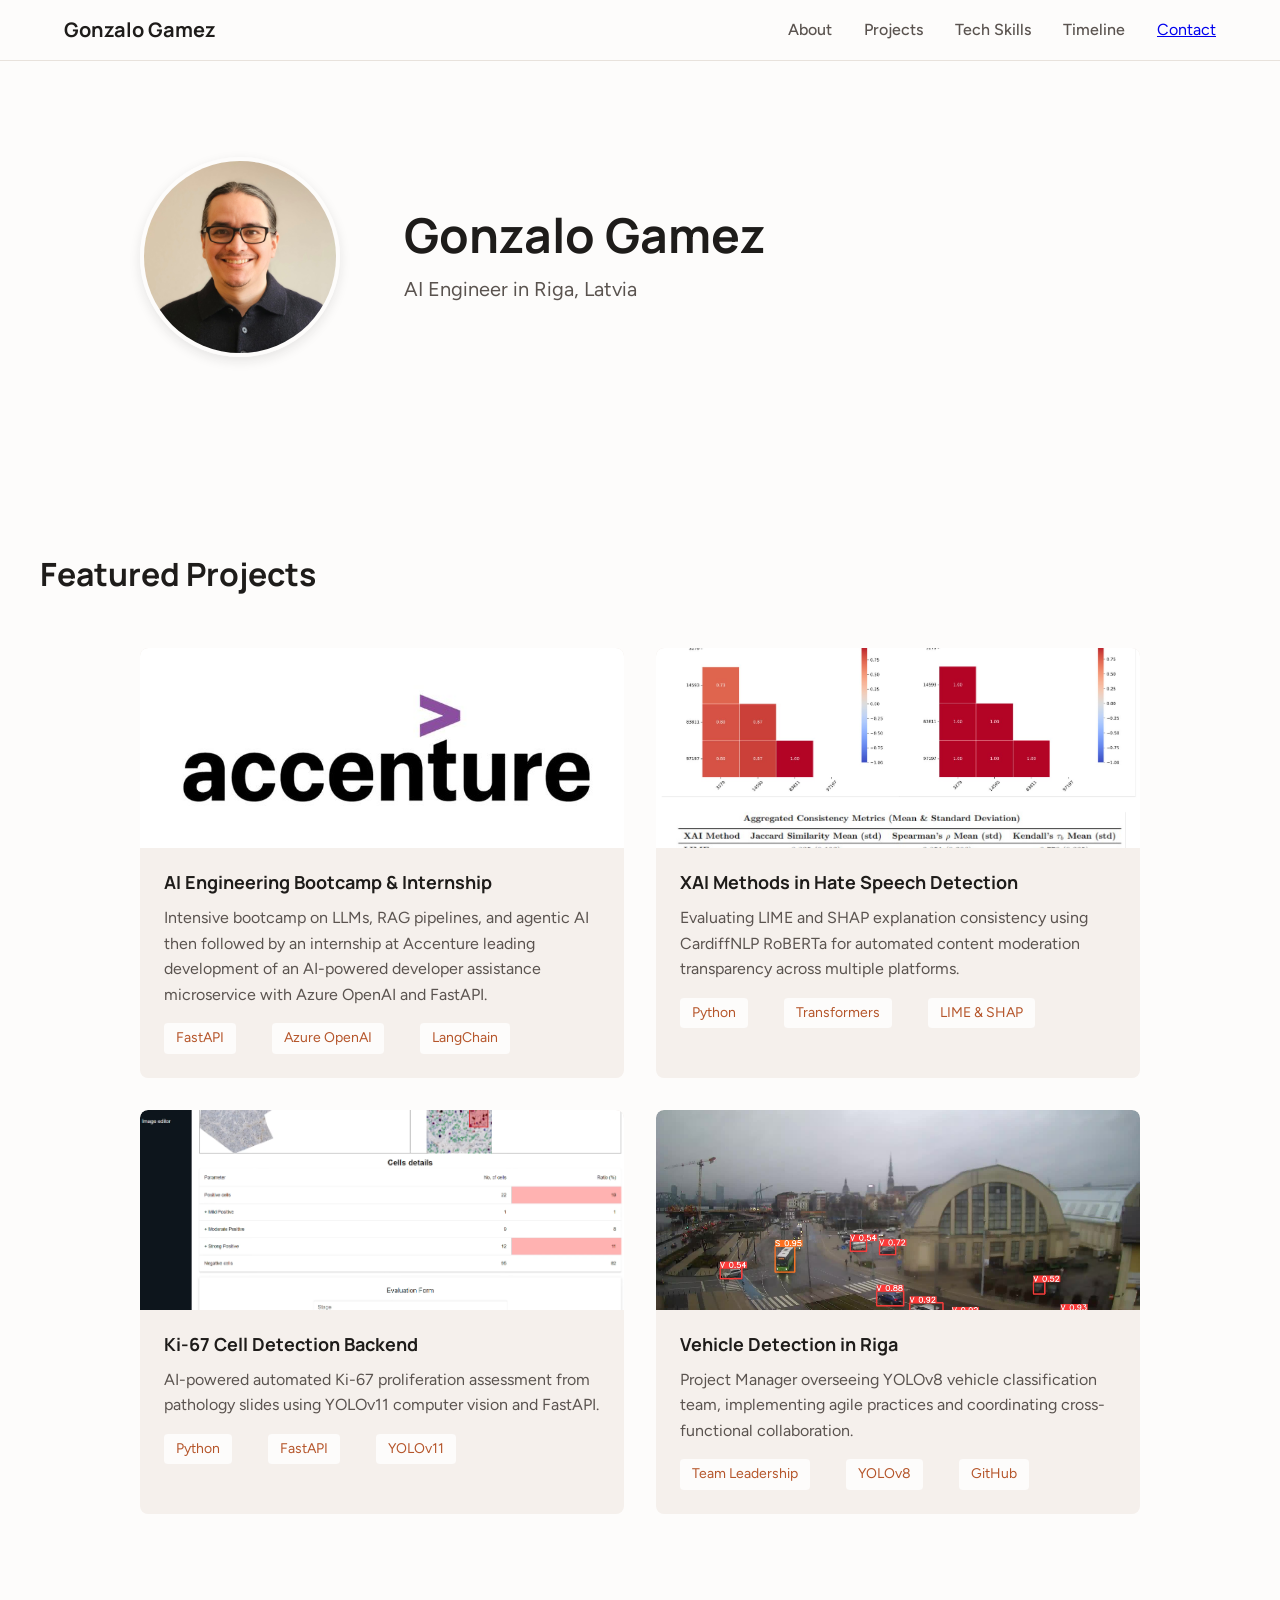
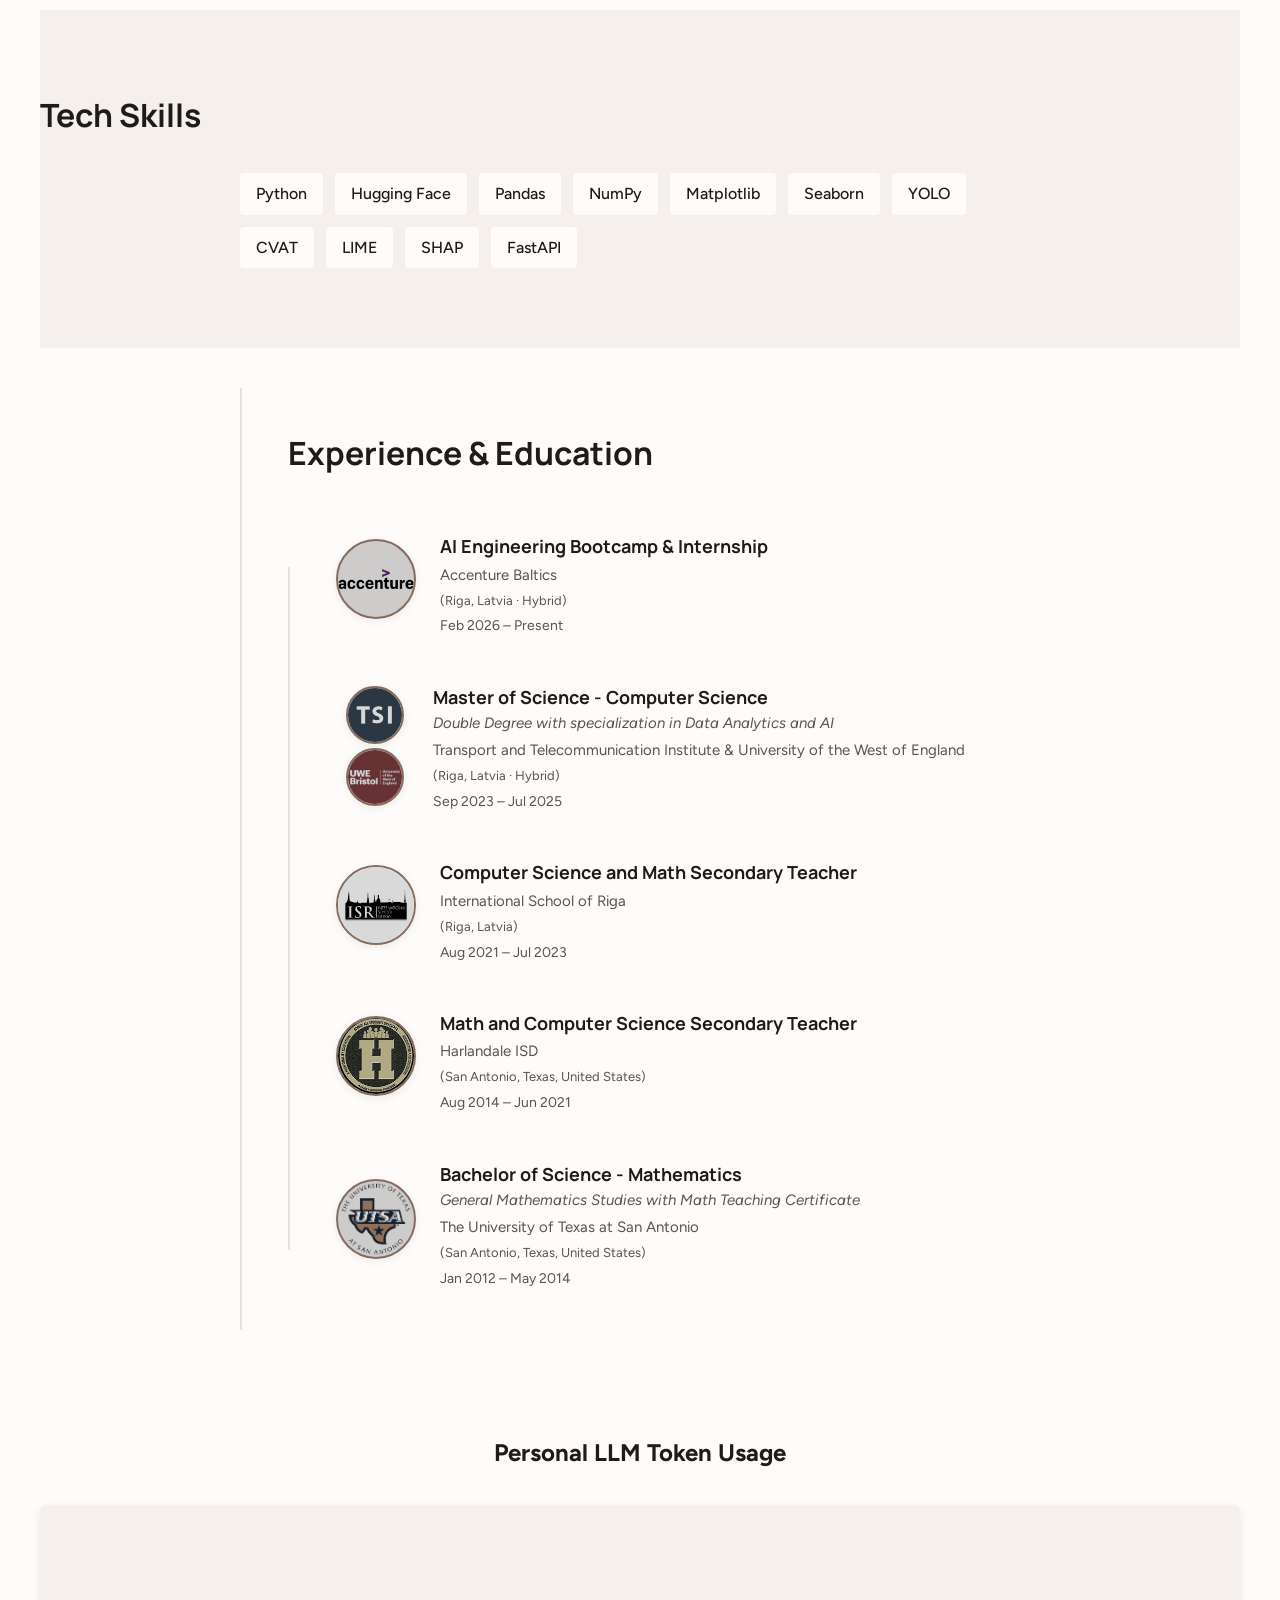
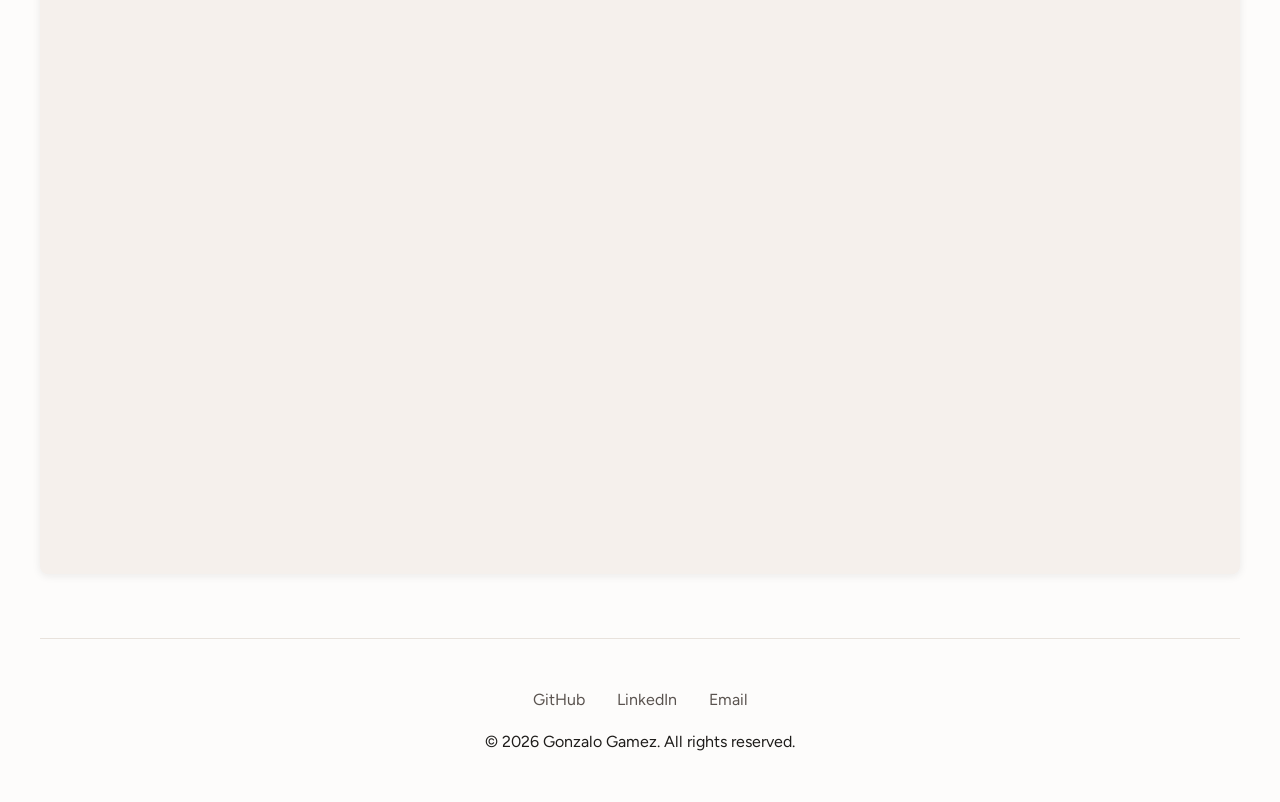
==== index.html @ 67329c47 "fix: images show" ====
<!DOCTYPE html>
<html lang="en">
<head>
    <meta charset="UTF-8">
    <link rel="preload" as="style" href="https://fonts.googleapis.com/css2?family=Figtree:wght@400;500;700&family=Manrope:wght@500;600;700;800&display=swap" crossorigin="anonymous">
    <link rel="stylesheet" href="https://fonts.googleapis.com/css2?family=Figtree:wght@400;500;700&family=Manrope:wght@500;600;700;800&display=swap" media="print" onload="this.media='all'" crossorigin="anonymous">
    <noscript><link rel="stylesheet" href="https://fonts.googleapis.com/css2?family=Figtree:wght@400;500;700&family=Manrope:wght@500;600;700;800&display=swap"></noscript>
    <meta name="viewport" content="width=device-width, initial-scale=1.0">
    <title>Gonzalo Gamez - AI Engineer</title>
    <meta name="description" content="Gonzalo Gamez - AI Engineer portfolio showcasing projects in explainable AI, computer vision for healthcare, and vehicle detection. Based in Riga, Latvia.">
    <link rel="stylesheet" href="css/styles.css">
</head>
<body>
    <a href="#main-content" class="skip-link">Skip to content</a>
    <header class="header">
        <nav class="nav container" aria-label="Primary">
            <a href="index.html" class="logo">Gonzalo Gamez</a>
            <button class="nav-toggle" aria-label="Toggle navigation" aria-expanded="false">
                <span></span>
                <span></span>
                <span></span>
            </button>
            <ul class="nav-menu">
                <li><a href="#about" class="nav-link">About</a></li>
                <li><a href="#projects" class="nav-link">Projects</a></li>
                <li><a href="#tech-skills" class="nav-link">Tech Skills</a></li>
                <li><a href="#timeline" class="nav-link">Timeline</a></li>
                <li><a href="contact.html">Contact</a></li>
            </ul>
        </nav>
    </header>

        <main id="main-content">
        <section id="about" class="hero container">
    <div class="hero-content">
        <img src="projects/images/selfie.jpg" alt="Gonzalo Gamez" class="hero-avatar" loading="lazy">
        <div class="hero-text">
            <h1>Gonzalo Gamez</h1>
            <p class="bio">AI Engineer in Riga, Latvia</p>
        </div>
    </div>
</section>

        <section id="projects" class="projects container">
            <h2>Featured Projects</h2>
            <div class="project-grid">
                <article class="project-card">
    <a href="projects/project0.html" class="project-link">
        <div class="project-image-wrapper">
            <img src="images/accenture-logo.jpg" alt="Accenture AI Engineering Bootcamp &amp; Internship" class="project-image" loading="lazy">
        </div>
        <h3>AI Engineering Bootcamp &amp; Internship</h3>
        <p>Intensive bootcamp on LLMs, RAG pipelines, and agentic AI then followed by an internship at Accenture leading development of an AI-powered developer assistance microservice with Azure OpenAI and FastAPI.</p>
    </a>
    <span class="tech-badge">FastAPI</span>
    <span class="tech-badge">Azure OpenAI</span>
    <span class="tech-badge">LangChain</span>
</article>

                <article class="project-card">
    <a href="projects/project1.html" class="project-link">
        <div class="project-image-wrapper">
            <img src="projects/images/Results.png" srcset="projects/images/Results.png 480w, projects/images/Results.png 960w" sizes="(max-width: 768px) 100vw, 33vw" alt="XAI Methods in Hate Speech Detection" class="project-image" loading="lazy">
        </div>
        <h3>XAI Methods in Hate Speech Detection</h3>
        <p>Evaluating LIME and SHAP explanation consistency using CardiffNLP RoBERTa for automated content moderation transparency across multiple platforms.</p>
    </a>
    <span class="tech-badge">Python</span>
    <span class="tech-badge">Transformers</span>
    <span class="tech-badge">LIME & SHAP</span>
</article>

                <article class="project-card">
    <a href="projects/project2.html" class="project-link">
        <div class="project-image-wrapper">
            <img src="projects/images/frontend_of_app.png" srcset="projects/images/frontend_of_app.png 480w, projects/images/frontend_of_app.png 960w" sizes="(max-width: 768px) 100vw, 33vw" alt="Ki-67 Cell Detection Backend" class="project-image" loading="lazy">
        </div>
        <h3>Ki-67 Cell Detection Backend</h3>
        <p>AI-powered automated Ki-67 proliferation assessment from pathology slides using YOLOv11 computer vision and FastAPI.</p>
    </a>
    <span class="tech-badge">Python</span>
    <span class="tech-badge">FastAPI</span>
    <span class="tech-badge">YOLOv11</span>
</article>

                <article class="project-card">
    <a href="projects/project3.html" class="project-link">
        <div class="project-image-wrapper">
            <img src="projects/images/detecting_cars.jpg" srcset="projects/images/detecting_cars.jpg 480w, projects/images/detecting_cars.jpg 960w" sizes="(max-width: 768px) 100vw, 33vw" alt="Vehicle Detection in Riga" class="project-image" loading="lazy">
        </div>
        <h3>Vehicle Detection in Riga</h3>
        <p>Project Manager overseeing YOLOv8 vehicle classification team, implementing agile practices and coordinating cross-functional collaboration.</p>
    </a>
    <span class="tech-badge">Team Leadership</span>
    <span class="tech-badge">YOLOv8</span>
    <span class="tech-badge">GitHub</span>
</article>
            </div>
        </section>

<section id="tech-skills" class="tech-stack container">
    <h2>Tech Skills</h2>
            <ul class="tech-list">
                <li>Python</li>

                <li>Hugging Face</li>
                <li>Pandas</li>
                <li>NumPy</li>
                <li>Matplotlib</li>
                <li>Seaborn</li>

                <li>YOLO</li>
                <li>CVAT</li>

                <li>LIME</li>
                <li>SHAP</li>

                <li>FastAPI</li>
            </ul>
        </section>

    <section id="timeline" class="timeline-section timeline container">
        <h2>Experience &amp; Education</h2>
        <div class="timeline">
            <article class="tl-item">
                <div class="tl-avatar-wrap outline">
                    <img src="images/accenture-logo.png" alt="" loading="lazy">
                </div>
                <div class="tl-content">
                    <h3 class="timeline-title">AI Engineering Bootcamp &amp; Internship</h3>
                    <p class="timeline-location">Accenture Baltics</p>
                    <p class="timeline-location timeline-location--tiny">(Riga, Latvia · Hybrid)</p>
                    <p class="timeline-date">Feb 2026 – Present</p>
                </div>
            </article>
            <article class="tl-item">
                <div class="tl-logos-pair">
                    <img src="images/tsi-logo.jpg" alt="" class="logo-left" loading="lazy">
                    <img src="images/uwe-logo.png" alt="" class="logo-right" loading="lazy">
                </div>
                <div class="tl-content">
                    <h3 class="timeline-title">Master of Science - Computer Science</h3>
                    <p class="timeline-subtitle">Double Degree with specialization in Data Analytics and AI</p>
                    <p class="timeline-location">Transport and Telecommunication Institute & University of the West of England</p>
                    <p class="timeline-location timeline-location--tiny">(Riga, Latvia · Hybrid)</p>
                    <p class="timeline-date">Sep 2023 – Jul 2025</p>
                </div>
            </article>
            <article class="tl-item">
                <div class="tl-avatar-wrap outline">
                    <img src="images/isr-logo.png" alt="" loading="lazy">
                </div>
                <div class="tl-content">
                    <h3 class="timeline-title">Computer Science and Math Secondary Teacher</h3>
                    <p class="timeline-location">International School of Riga</p>
                    <p class="timeline-location timeline-location--tiny">(Riga, Latvia)</p>
                    <p class="timeline-date">Aug 2021 – Jul 2023</p>
                </div>
            </article>
            <article class="tl-item">
                <div class="tl-avatar-wrap outline">
                    <img src="images/harlandale-logo.png" alt="" loading="lazy">
                </div>
                <div class="tl-content">
                    <h3 class="timeline-title">Math and Computer Science Secondary Teacher</h3>
                    <p class="timeline-location">Harlandale ISD</p>
                    <p class="timeline-location timeline-location--tiny">(San Antonio, Texas, United States)</p>
                    <p class="timeline-date">Aug 2014 – Jun 2021</p>
                </div>
            </article>
            <article class="tl-item">
                <div class="tl-avatar-wrap outline">
                    <img src="images/utsa-logo.png" alt="" loading="lazy">
                </div>
                <div class="tl-content">
                    <h3 class="timeline-title">Bachelor of Science - Mathematics</h3>
                    <p class="timeline-subtitle">General Mathematics Studies with Math Teaching Certificate</p>
                    <p class="timeline-location">The University of Texas at San Antonio</p>
                    <p class="timeline-location timeline-location--tiny">(San Antonio, Texas, United States)</p>
                    <p class="timeline-date">Jan 2012 – May 2014</p>
                </div>
            </article>
        </div>
    </section>

        <section id="shiny-dashboard" class="dashboard-section container">
            <h2>Personal LLM Token Usage</h2>
            <div class="dashboard-container">
                <iframe
                    src="https://019e2768-343e-4515-e93e-29553a973f30.share.connect.posit.cloud/"
                    width="100%"

                    frameborder="0"
                    loading="lazy"
                    allowfullscreen
                    sandbox="allow-scripts allow-same-origin"
                    title="Personal LLM Token Usage Dashboard">
                    Your browser does not support iframes.
                    <a href="https://019e2768-343e-4515-e93e-29553a973f30.share.connect.posit.cloud/">View Dashboard</a>
                </iframe>
            </div>
        </section>
    </main>

    <footer class="footer container">
        <div class="social-links">
            <a href="https://github.com/Takosaga" target="_blank" rel="noopener noreferrer" aria-label="GitHub">GitHub</a>
            <a href="https://www.linkedin.com/in/gonzalo-gamez/" target="_blank" rel="noopener noreferrer" aria-label="LinkedIn">LinkedIn</a>
            <a href="mailto:gonzalo.gamez.lv@gmail.com" aria-label="Email">Email</a>
        </div>
        <p>&copy; 2026 Gonzalo Gamez. All rights reserved.</p>
    </footer>

    <script src="js/main.js"></script>
</body>
</html>
---- css/styles.css ----
/* CSS Variables - Warm Neutral Theme */

:root {
    --bg-primary: #fdfcfb;
    --bg-secondary: #f5f0ec;
    --text-primary: #1e1c1a;
    --text-secondary: #5a534f;
    --accent: #d9723a;
    --accent-text: #b5552a;
    --border: #e8e2dc;
    --overlay-bg: rgba(20, 18, 16, 0.85);
    --shadow-sm: 0 2px 8px rgba(30, 28, 26, 0.08);
    --shadow-md: 0 4px 12px rgba(30, 28, 26, 0.1);
    --shadow-lg: 0 4px 24px rgba(30, 28, 26, 0.25);
    --color-on-dark: #f5f0ec;
    --overlay-accent: rgba(255, 255, 255, 0.15);
    --font-body: 'Figtree', -apple-system, BlinkMacSystemFont, 'Segoe UI', sans-serif;
    --font-heading: 'Manrope', -apple-system, BlinkMacSystemFont, 'Segoe UI', sans-serif;
    --max-width: 1200px;
}

/* Reset & Base */
*, *::before, *::after {
    box-sizing: border-box;
    margin: 0;
    padding: 0;
}

html {
    scroll-behavior: smooth;
}

body {
    font-family: var(--font-body);
    background-color: var(--bg-primary);
    color: var(--text-primary);
    line-height: 1.6;
}

.container {
    max-width: var(--max-width);
    margin: 0 auto;
    padding: 0 clamp(1rem, 4vw, 1.5rem);
}

/* Header & Navigation */
.header {
    position: sticky;
    top: 0;
    background-color: var(--bg-primary);
    border-bottom: 1px solid var(--border);
    z-index: 100;
}

.nav {
    display: flex;
    justify-content: space-between;
    align-items: center;
    height: 60px;
}

.logo {
    font-family: var(--font-heading);
    font-size: 1.25rem;
    font-weight: bold;
    color: var(--text-primary);
    text-decoration: none;
}

.nav-menu {
    display: flex;
    list-style: none;
    gap: 2rem;
}

.nav-link {
    color: var(--text-secondary);
    text-decoration: none;
    font-weight: 500;
    transition: color 0.2s;
}

.nav-link:hover {
    color: var(--accent-text);
}

.nav-link.active {
    color: var(--accent-text);
}

.nav-link:focus-visible {
    outline: 2px solid var(--accent);
    outline-offset: 4px;
    border-radius: 2px;
}

/* Nav Toggle (Mobile) */
.nav-toggle {
    display: none;
    flex-direction: column;
    gap: 5px;
    background: none;
    border: none;
    cursor: pointer;
    padding: 10px;
    min-width: 44px;
    min-height: 44px;
    align-items: center;
    justify-content: center;
}

.nav-toggle:focus-visible {
    outline: 2px solid var(--accent);
    outline-offset: 4px;
    border-radius: 2px;
}

.nav-toggle span {
    width: 25px;
    height: 3px;
    background-color: var(--text-primary);
    transition: transform 0.3s ease, opacity 0.3s ease;
}

.nav-toggle.active span:nth-child(1) {
    transform: translateY(8px) rotate(45deg);
}

.nav-toggle.active span:nth-child(2) {
    opacity: 0;
}

.nav-toggle.active span:nth-child(3) {
    transform: translateY(-8px) rotate(-45deg);
}

/* Hero Section with Avatar */
.hero {
    padding: 6rem 0;
}

.hero-content {
    display: flex;
    align-items: center;
    gap: 4rem;
    max-width: 1000px;
    margin: 0 auto;
}

.hero-avatar {
    width: clamp(120px, 30vw, 200px);
    height: clamp(120px, 30vw, 200px);
    border-radius: 50%;
    object-fit: cover;
    border: 4px solid var(--bg-primary);
    box-shadow: var(--shadow-md);
    flex-shrink: 0;
}

.hero-text {
    text-align: left;
    flex: 1;
}

.hero h1 {
    font-family: var(--font-heading);
    font-size: clamp(2rem, 5vw, 3rem);
    margin-bottom: 0.75rem;
    line-height: 1.1;
}

.bio {
    color: var(--text-secondary);
    font-size: clamp(1rem, 2.5vw, 1.25rem);
    max-width: 600px;
    margin: 0;
}

@media (max-width: 768px) {
    .hero {
        padding: 4rem 0;
    }

    .hero-content {
        flex-direction: column;
        text-align: center;
        gap: 2rem;
    }

    .hero-avatar {
        width: clamp(120px, 30vw, 200px);
        height: clamp(120px, 30vw, 200px);
    }

    .hero-text {
        text-align: center;
    }

    .hero h1 {
        font-size: 2rem;
    }
}

.btn {
    display: inline-block;
    background-color: var(--accent);
    color: var(--color-on-dark);
    padding: 0.75rem 1.5rem;
    border-radius: 4px;
    text-decoration: none;
    font-weight: 500;
    transition: opacity 0.2s;
}

.btn:hover {
    opacity: 0.9;
}

.btn--secondary {
    background-color: var(--bg-secondary);
    color: var(--text-primary);
}

.btn--primary-dark {
    background-color: var(--text-primary);
    color: var(--bg-primary);
}

.btn:focus-visible {
    outline: 2px solid var(--accent);
    outline-offset: 3px;
}

/* Projects Section */
.projects {
    padding: 6rem 0;
}

.projects h2 {
    font-family: var(--font-heading);
    text-align: left;
    margin-bottom: 3rem;
    font-size: clamp(1.5rem, 4vw, 2rem);
}

.project-grid {
    display: grid;
    grid-template-columns: repeat(2, 1fr);
    gap: 2rem;
    max-width: 1000px;
    margin: 0 auto;
}

.project-card {
    background-color: var(--bg-secondary);
    border-radius: 8px;
    overflow: hidden;
    transition: transform 0.2s ease-out, box-shadow 0.2s ease-out;
}

.project-link {
    color: inherit;
    text-decoration: none;
    display: block;
}

.project-link:focus-visible {
    outline: 2px solid var(--accent);
    outline-offset: 4px;
    border-radius: 4px;
}

/* Project Card Images */
.project-image-wrapper {
    width: 100%;
    height: 200px;
    overflow: hidden;
    border-radius: 8px 8px 0 0;
}

.project-image {
    width: 100%;
    height: 100%;
    object-fit: cover;
    transition: transform 0.3s ease-out;
}

.project-card:hover .project-image {
    transform: scale(1.05);
}

@media (max-width: 768px) {
    .project-grid {
        grid-template-columns: 1fr;
    }

    .project-card {
        min-height: 320px;
    }

    .project-image-wrapper {
        height: clamp(140px, 35vw, 200px);
    }
}

.project-card h3 {
    font-family: var(--font-heading);
    margin: 1.25rem 1.5rem 0.5rem;
    font-size: 1.125rem;
    text-align: left;
}

.project-card p {
    color: var(--text-secondary);
    margin: 0 1.5rem 1rem;
    line-height: 1.6;
    text-align: left;
}

.tech-badge {
    display: inline-block;
    background-color: var(--bg-primary);
    color: var(--accent-text);
    padding: 0.25rem 0.75rem;
    border-radius: 4px;
    font-size: 0.875rem;
    margin: 0 0.5rem 1.5rem 1.5rem;
}


/* Tech Stack Section */
.tech-stack {
    padding: 5rem 0;
    background-color: var(--bg-secondary);
}

.tech-stack h2 {
    font-family: var(--font-heading);
    text-align: left;
    margin-bottom: 2rem;
    font-size: clamp(1.5rem, 4vw, 2rem);
}

.tech-list {
    display: flex;
    flex-wrap: wrap;
    gap: 0.75rem;
    list-style: none;
    max-width: 800px;
    margin: 0 auto;
}

.tech-list li {
    background-color: var(--bg-primary);
    padding: 0.5rem 1rem;
    border-radius: 4px;
    font-weight: 500;
    color: var(--text-primary);
}

/* Dashboard Section */
.dashboard-section {
    padding: 4rem 0;
}

.dashboard-section h2 {
    text-align: center;
    margin-bottom: 2rem;
}

.dashboard-container {
    background-color: var(--bg-secondary);
    border-radius: 8px;
    padding: 1rem;
    box-shadow: var(--shadow-sm);
}

.dashboard-container iframe {
    width: 100%;
    height: 70vh;
    min-height: 500px;
    max-height: 900px;
    border: none;
    border-radius: 4px;
}

@media (max-width: 768px) {
    .dashboard-container {
        padding: 0.5rem;
    }

    .dashboard-container iframe {
        height: 500px !important;
    }
}

/* Footer */
.footer {
    padding: 3rem 0;
    text-align: center;
    border-top: 1px solid var(--border);
}

.social-links {
    display: flex;
    justify-content: center;
    gap: 2rem;
    margin-bottom: 1rem;
}

.social-links a {
    color: var(--text-secondary);
    text-decoration: none;
    transition: color 0.2s;
}

.social-links a:hover {
    color: var(--accent);
}

.social-links a:focus-visible {
    outline: 2px solid var(--accent);
    outline-offset: 4px;
}

/* Screen reader only */
.sr-only {
    position: absolute;
    width: 1px;
    height: 1px;
    padding: 0;
    margin: -1px;
    overflow: hidden;
    clip: rect(0, 0, 0, 0);
    white-space: nowrap;
    border: 0;
}

/* Visualizations Grid */
.visualizations-grid {
    display: grid;
    grid-template-columns: 1fr;
    gap: 2rem;
    margin-top: 2rem;
}

.visualizations-grid figure {
    text-align: center;
    width: 100%;
    position: relative;
    display: block;
    cursor: pointer;
    transition: all 0.2s ease;
}

.visualizations-grid img {
    max-width: 100%;
    height: auto;
    border-radius: 8px;
    box-shadow: var(--shadow-sm);
}

.visualizations-grid figcaption {
    margin-top: 0.75rem;
    color: var(--text-secondary);
    font-size: 0.875rem;
}

/* Responsive */
@media (max-width: 768px) {
    .nav-toggle {
        display: flex;
    }

    .nav-menu {
        position: absolute;
        top: 100%;
        left: 0;
        right: 0;
        background-color: var(--bg-primary);
        flex-direction: column;
        padding: 1rem;
        border-bottom: 1px solid var(--border);
        display: none;
    }

    .nav-menu.active {
        display: flex;
    }

    .hero h1 {
        font-size: 2rem;
    }

    .bio {
        font-size: 1rem;
    }

    .visualizations-grid {
        grid-template-columns: 1fr;
    }
}

/* Skip to Content Link */
.skip-link {
    position: absolute;
    top: -100%;
    left: 0;
    right: 0;
    width: 100%;
    margin: 0 auto;
    text-align: center;
    background-color: var(--accent);
    color: var(--color-on-dark);
    padding: 0.75rem 1.5rem;
    border-radius: 4px;
    z-index: 10000;
    text-decoration: none;
    font-weight: 500;
    transition: top 0.2s ease;
}

.skip-link:focus,
.skip-link:focus-visible {
    top: 0;
}

/* Lightbox Styles */
.lightbox {
    position: fixed;
    top: 0;
    left: 0;
    width: 100%;
    height: 100%;
    background-color: var(--overlay-bg);
    z-index: 9999;
    display: none;
    align-items: center;
    justify-content: center;
}

.lightbox.active {
    display: flex;
}

.lightbox.active {
    opacity: 1;
    visibility: visible;
}

.lightbox img {
    display: block;
    max-width: 90%;
    max-height: 85vh;
    border-radius: 8px;
    box-shadow: var(--shadow-lg);
}

.lightbox .close-lightbox {
    position: absolute;
    top: 30px;
    right: 30px;
    color: var(--color-on-dark);
    font-size: 48px;
    cursor: pointer;
    transition: transform 0.2s ease, opacity 0.3s ease;
    background: none;
    border: none;
    line-height: 1;
    padding: 0.5rem;
    min-width: 44px;
    min-height: 44px;
    display: flex;
    align-items: center;
    justify-content: center;
}

.lightbox .close-lightbox:hover {
    transform: scale(1.2);
    opacity: 0.7;
}

.lightbox .nav-btn {
    position: absolute;
    top: 50%;
    transform: translateY(-50%);
    background-color: var(--overlay-accent);
    color: var(--color-on-dark);
    border: none;
    padding: 16px;
    font-size: 28px;
    cursor: pointer;
    border-radius: 50%;
    transition: background-color 0.3s ease;
}

.lightbox .nav-btn:hover {
    background-color: color-mix(in srgb, var(--color-on-dark) 30%, transparent);
}

.lightbox .close-lightbox:focus-visible,
.lightbox .nav-btn:focus-visible {
    outline: 2px solid var(--color-on-dark);
    outline-offset: 4px;
    border-radius: 4px;
}

@media (max-width: 768px) {
    .lightbox .prev { left: 15px; }
    .lightbox .next { right: 15px; }
    .lightbox .nav-btn { padding: 14px 12px; font-size: 24px; }
}


.visualizations-grid figure:hover img {
    filter: brightness(0.5);
}

.visualizations-grid figure:hover {
    transform: scale(1.03);
}

/* Article section spacing */
article > h3 {
    font-family: var(--font-heading);
    margin-top: 3rem;
    margin-bottom: 1.5rem;
}

article h1 {
    font-family: var(--font-heading);
    font-size: clamp(1.5rem, 4vw, 2.5rem);
    line-height: 1.2;
    margin-bottom: 1.5rem;
}

/* Contact Form Styles */
.contact-section {
    padding: 4rem 0;
}

.contact-title {
    font-family: var(--font-heading);
    text-align: center;
    margin-bottom: 2rem;
}

.contact-form {
    max-width: 600px;
    margin: 0 auto;
}

.form-group {
    margin-bottom: 1.5rem;
}

.form-label {
    display: block;
    margin-bottom: 0.5rem;
    font-weight: 500;
}

.form-input {
    width: 100%;
    padding: 0.75rem;
    border: 1px solid var(--border);
    border-radius: 4px;
    transition: border-color 0.2s, box-shadow 0.2s;
}

.form-input:focus-visible {
    border-color: var(--accent);
    outline: none;
    box-shadow: 0 0 0 3px color-mix(in srgb, var(--accent) 30%, transparent);
}

.form-textarea {
    resize: vertical;
}

.contact-status {
    margin-top: 1rem;
}

@media (min-width: 769px) {
    .visualizations-grid {
        grid-template-columns: repeat(3, 1fr);
    }
}

/* Form Invalid State */
.form-input:invalid:not(:placeholder-shown) {
    border-color: #c53030;
}

.form-input:invalid:not(:placeholder-shown):focus-visible {
    border-color: #c53030;
    box-shadow: 0 0 0 3px rgba(197, 48, 48, 0.25);
}

.error-message {
    display: none;
    color: #c53030;
    font-size: 0.8125rem;
    margin-top: 0.25rem;
}

.form-input:invalid:not(:placeholder-shown) ~ .error-message {
    display: block;
}

/* Reduced Motion */
@media (prefers-reduced-motion: reduce) {
    *, *::before, *::after {
        animation-duration: 0.01ms !important;
        animation-iteration-count: 1 !important;
        transition-duration: 0.01ms !important;
        scroll-behavior: auto !important;
    }
}

/* Timeline Section */
.timeline-section {
    padding: 5rem 0;
}

.timeline-section h2 {
    font-family: var(--font-heading);
    text-align: left;
    margin-bottom: 3rem;
    font-size: clamp(1.5rem, 4vw, 2rem);
}

.timeline {
    position: relative;
    padding-left: 3rem;
    max-width: 800px;
    margin: 0 auto;
}

/* Left-edge connecting line */
.timeline::before {
    content: '';
    position: absolute;
    left: 0;
    top: 40px;
    bottom: 40px;
    width: 2px;
    background-color: var(--border);
}

/* Timeline Pop-out Animation */
@keyframes tl-icon-pop {
    0% { transform: scale(0.5); opacity: 0; }
    100% { transform: scale(1); opacity: 1; }
}

@keyframes tl-icon-pop-pair {
    0% { transform: scale(0.5); opacity: 0; }
    100% { transform: scale(1); opacity: 1; }
}

@keyframes tl-content-pop {
    0% { transform: translateX(30px); opacity: 0; }
    100% { transform: translateX(0); opacity: 1; }
}

.tl-item .tl-avatar-wrap img,
.tl-item .tl-logos-pair .logo-left,
.tl-item .tl-logos-pair .logo-right {
    opacity: 0;
}

.tl-item.visible .tl-avatar-wrap img {
    animation: tl-icon-pop 500ms cubic-bezier(0.34, 1.56, 0.64, 1) calc(var(--i, 0) * 80ms) both;
}

.tl-item.visible .tl-logos-pair .logo-left,
.tl-item.visible .tl-logos-pair .logo-right {
    animation: tl-icon-pop-pair 500ms cubic-bezier(0.34, 1.56, 0.64, 1) calc(var(--i, 0) * 80ms) both;
}

/* End Timeline Pop-out Animation */

.tl-item {
    display: flex;
    align-items: center;
    gap: 1.5rem;
    margin-bottom: 2.5rem;
    position: relative;
    background: transparent;
}

.tl-item:last-child {
    margin-bottom: 0;
}

.tl-avatar-wrap {
    flex-shrink: 0;
    position: relative;
    z-index: 1;
}

.tl-avatar-wrap img {
    width: clamp(60px, 15vw, 80px);
    height: clamp(60px, 15vw, 80px);
    border-radius: 50%;
    object-fit: cover;
    background-color: var(--bg-secondary);
    border: 2px solid var(--accent);
    box-shadow: 0 2px 8px rgba(30, 28, 26, 0.08);
    transition: transform 0.35s cubic-bezier(0.34, 1.56, 0.64, 1),
                filter 0.35s cubic-bezier(0.34, 1.56, 0.64, 1),
                box-shadow 0.35s cubic-bezier(0.34, 1.56, 0.64, 1);
    cursor: default;
}

/* Outline modifier — desaturated look */
.tl-avatar-wrap.outline img {
    filter: saturate(0.3) brightness(0.85);
}

/* Hover pop-out for entire timeline item */
.tl-item:hover .tl-avatar-wrap img {
    transform: translateY(-4px) scale(1.12);
    filter: saturate(0.5) brightness(0.92) !important;
    box-shadow: 0 8px 24px rgba(30, 28, 26, 0.22);
}

.tl-item:hover .tl-logos-pair .logo-left {
    transform: translateY(-4px) scale(1.12);
    filter: saturate(0.5) brightness(0.92) !important;
    box-shadow: 0 8px 24px rgba(30, 28, 26, 0.22);
}

.tl-item:hover .tl-logos-pair .logo-right {
    transform: translateY(4px) scale(1.12);
    filter: saturate(0.5) brightness(0.92) !important;
    box-shadow: 0 8px 24px rgba(30, 28, 26, 0.22);
}

.tl-item:hover .tl-content {
    transform: translateX(-4px);
}

/* Double-logo pair — both logos visible, no clip-path */
.tl-logos-pair {
    display: flex;
    align-items: center;
    justify-content: center;
    flex-direction: column;
    gap: 4px;
    flex-shrink: 0;
    position: relative;
    width: clamp(52px, 13vw, 68px);
    height: auto;
    margin-left: 5px;
}

.tl-logos-pair .logo-left {
    width: clamp(44px, 11vw, 58px);
    height: clamp(44px, 11vw, 58px);
    border-radius: 50%;
    object-fit: cover;
    background-color: var(--bg-secondary);
    border: 2px solid var(--accent);
    box-shadow: 0 2px 8px rgba(30, 28, 26, 0.08);
    filter: saturate(0.3) brightness(0.85);
    transition: transform 0.35s cubic-bezier(0.34, 1.56, 0.64, 1),
                filter 0.35s cubic-bezier(0.34, 1.56, 0.64, 1),
                box-shadow 0.35s cubic-bezier(0.34, 1.56, 0.64, 1);
    z-index: 2;
}

.tl-logos-pair .logo-right {
    width: clamp(44px, 11vw, 58px);
    height: clamp(44px, 11vw, 58px);
    border-radius: 50%;
    object-fit: cover;
    background-color: var(--bg-secondary);
    border: 2px solid var(--accent);
    box-shadow: 0 2px 8px rgba(30, 28, 26, 0.08);
    filter: saturate(0.3) brightness(0.85);
    transition: transform 0.35s cubic-bezier(0.34, 1.56, 0.64, 1),
                filter 0.35s cubic-bezier(0.34, 1.56, 0.64, 1),
                box-shadow 0.35s cubic-bezier(0.34, 1.56, 0.64, 1);
    z-index: 1;
}

.tl-content {
    flex: 1;
    padding-top: 0.5rem;
    transition: transform 0.35s cubic-bezier(0.34, 1.56, 0.64, 1);
}

.tl-content .timeline-title {
    font-family: var(--font-heading);
    font-size: 1.125rem;
    font-weight: 700;
    margin: 0 0 0.25rem;
    line-height: 1.3;
}

.tl-content .timeline-subtitle {
    color: var(--text-secondary);
    font-size: 0.9375rem;
    font-style: italic;
    margin: 0 0 0.25rem;
    line-height: 1.4;
}

.tl-content .timeline-location {
    color: var(--text-secondary);
    font-size: 0.9375rem;
    margin: 0 0 0.25rem;
}

.tl-content .timeline-location--tiny {
    font-size: 0.8125rem;
    margin: 0 0 0.25rem;
}

.tl-content .timeline-date {
    color: var(--text-secondary);
    font-size: 0.875rem;
    margin: 0;
}

@media (max-width: 768px) {
    .timeline-section {
        padding: 3rem 0;
    }

    .timeline {
        padding-left: 2.5rem;
    }

    .tl-item {
        flex-direction: column;
        align-items: center;
        text-align: center;
        gap: 1rem;
    }

    .tl-content {
        padding-top: 0;
    }

    .timeline-title {
        font-size: 1rem;
    }

    .tl-logos-pair {
        margin-left: 0;
    }

    .timeline::before {
        display: none;
    }
}
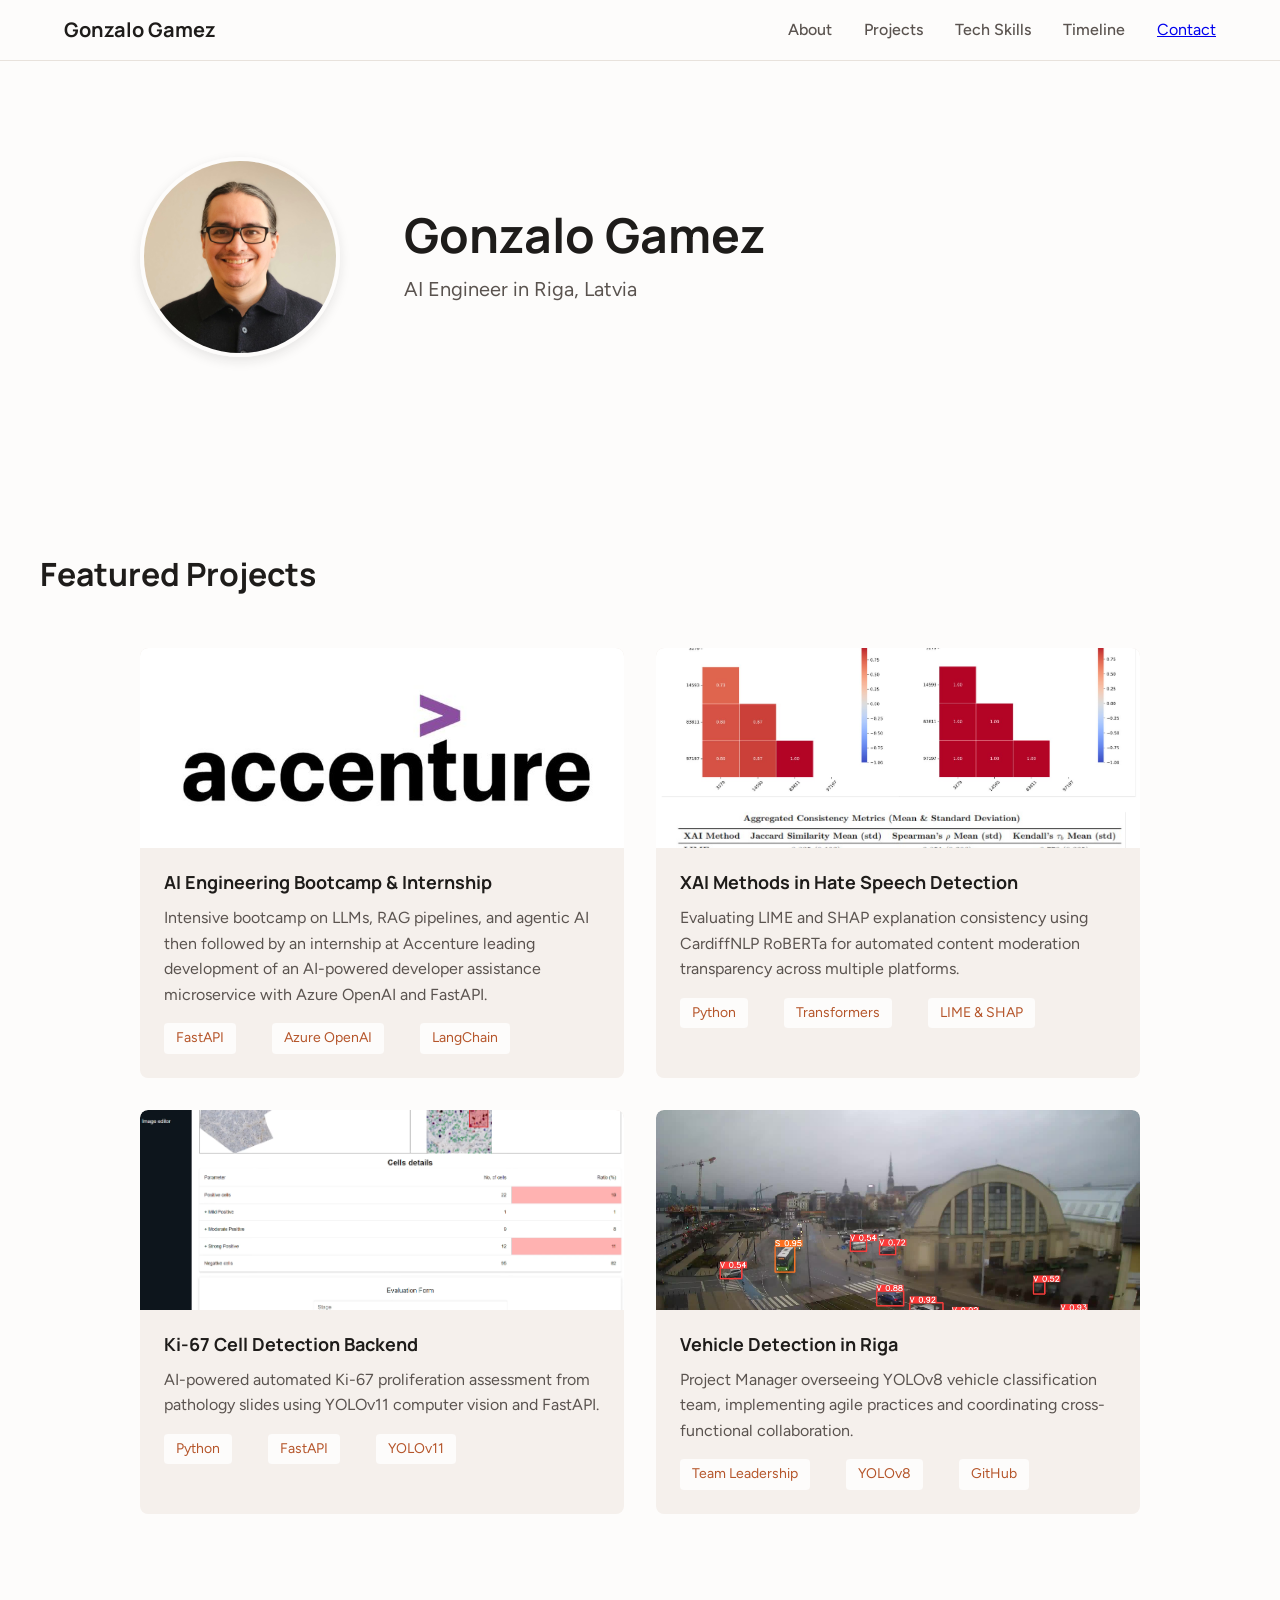
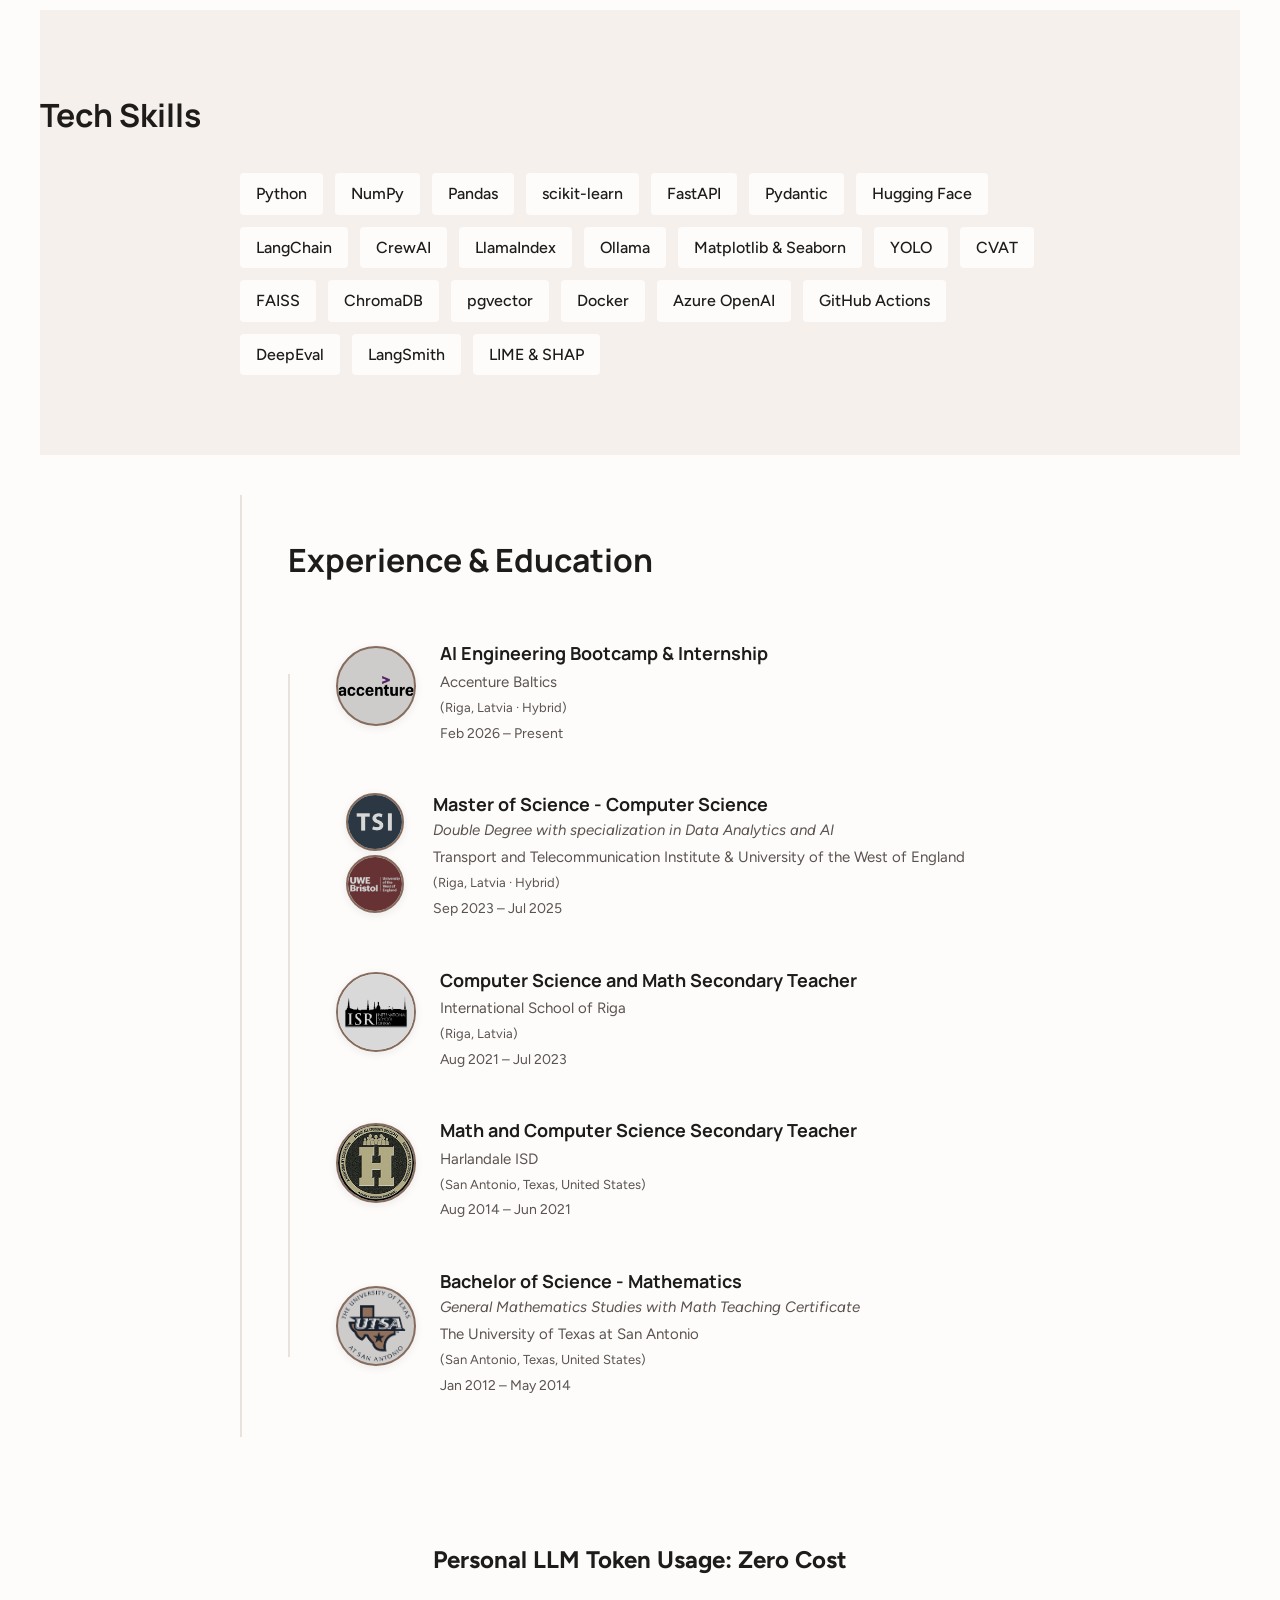
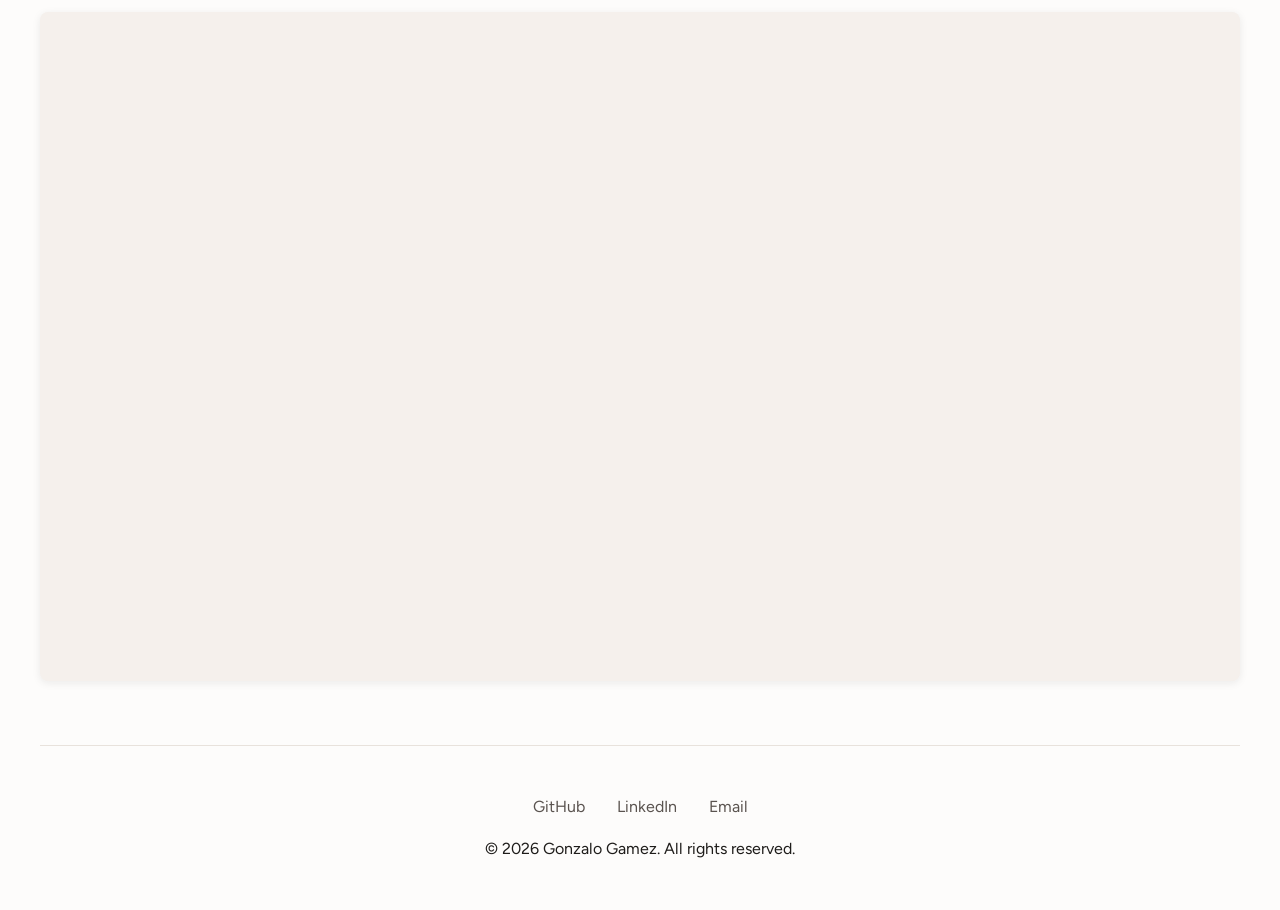
==== commit 7739d27a: "fix: wording for cost" ====
--- a/index.html
+++ b/index.html
@@ -103,19 +103,35 @@
             <ul class="tech-list">
                 <li>Python</li>
 
+                <li>NumPy</li>
+                <li>Pandas</li>
+                <li>scikit-learn</li>
+                <li>FastAPI</li>
+                <li>Pydantic</li>
+
                 <li>Hugging Face</li>
-                <li>Pandas</li>
-                <li>NumPy</li>
-                <li>Matplotlib</li>
-                <li>Seaborn</li>
+                <li>LangChain</li>
+                <li>CrewAI</li>
+                <li>LlamaIndex</li>
+                <li>Ollama</li>
+
+                <li>Matplotlib &amp; Seaborn</li>
 
                 <li>YOLO</li>
                 <li>CVAT</li>
 
-                <li>LIME</li>
-                <li>SHAP</li>
-
-                <li>FastAPI</li>
+                <li>FAISS</li>
+                <li>ChromaDB</li>
+                <li>pgvector</li>
+
+                <li>Docker</li>
+                <li>Azure OpenAI</li>
+                <li>GitHub Actions</li>
+
+                <li>DeepEval</li>
+                <li>LangSmith</li>
+
+                <li>LIME &amp; SHAP</li>
             </ul>
         </section>
 
@@ -184,7 +200,7 @@
     </section>
 
         <section id="shiny-dashboard" class="dashboard-section container">
-            <h2>Personal LLM Token Usage</h2>
+            <h2>Personal LLM Token Usage: Zero Cost</h2>
             <div class="dashboard-container">
                 <iframe
                     src="https://019e2768-343e-4515-e93e-29553a973f30.share.connect.posit.cloud/"
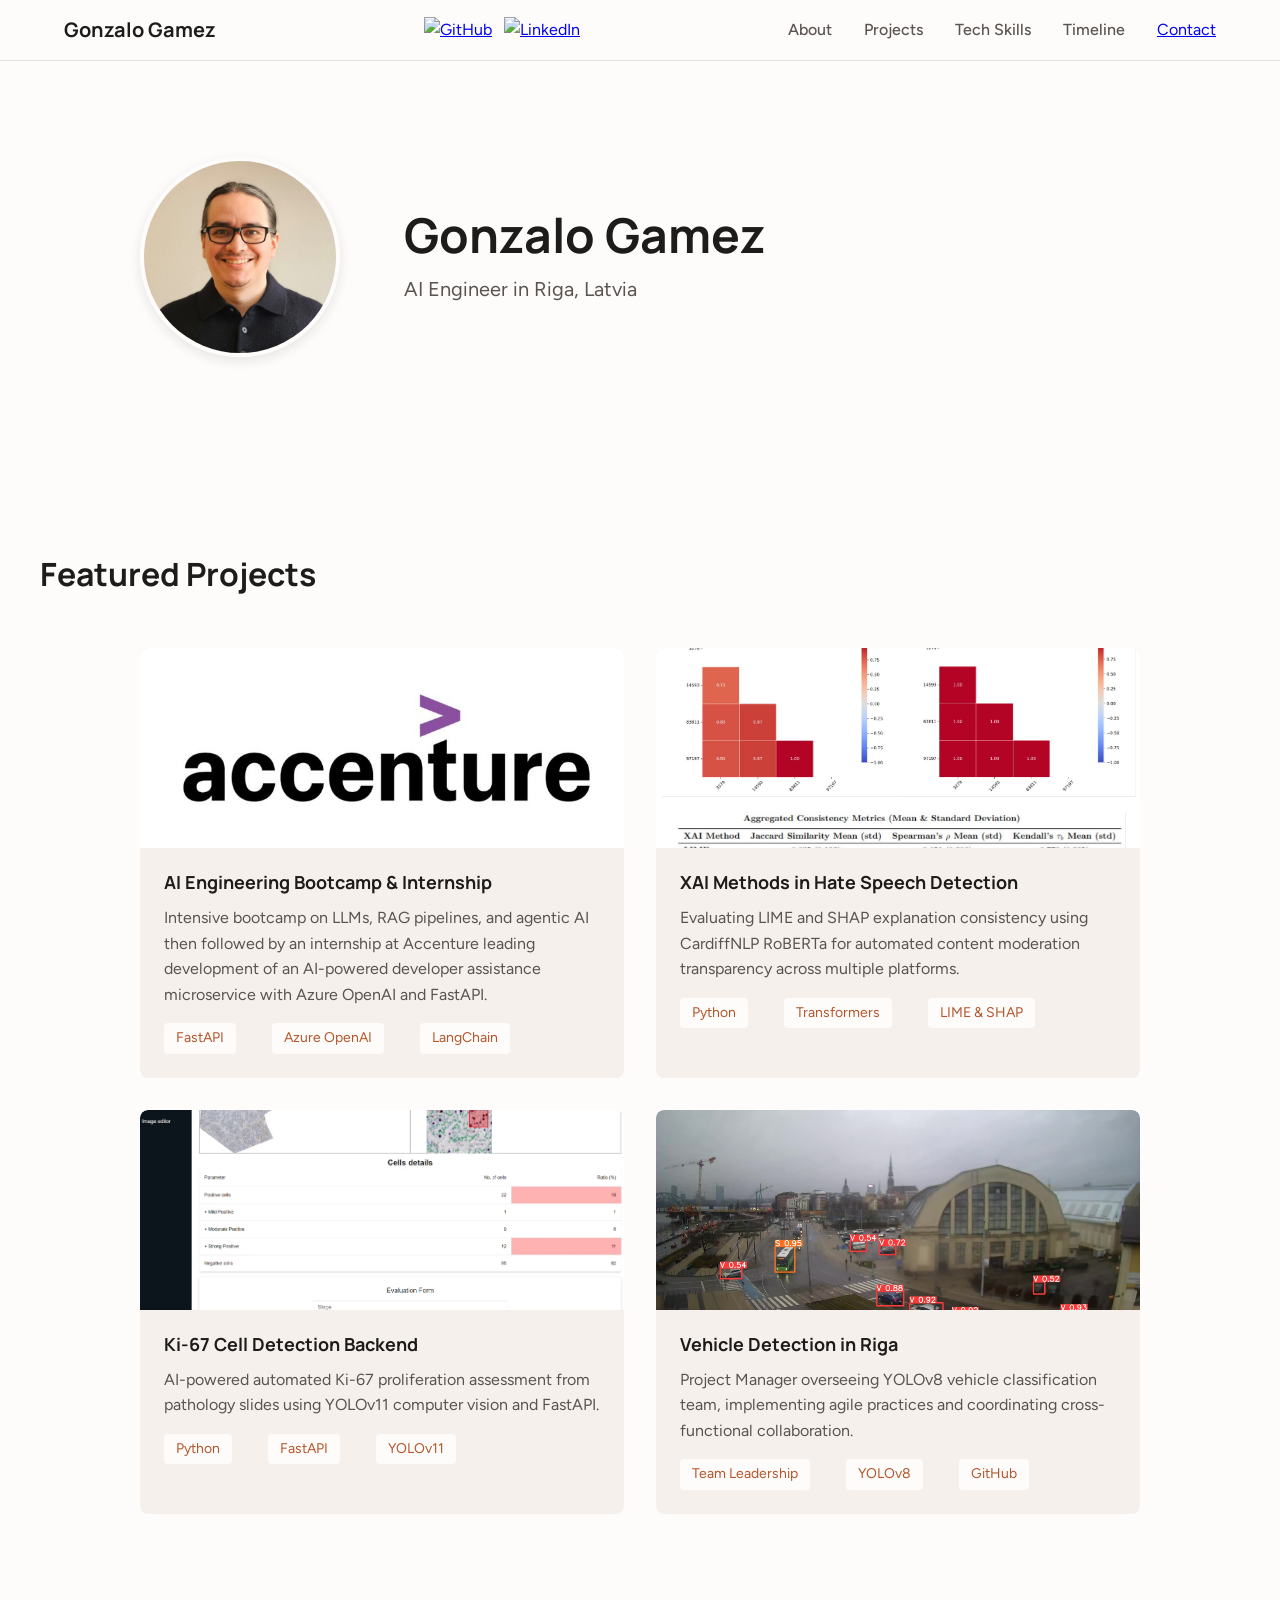
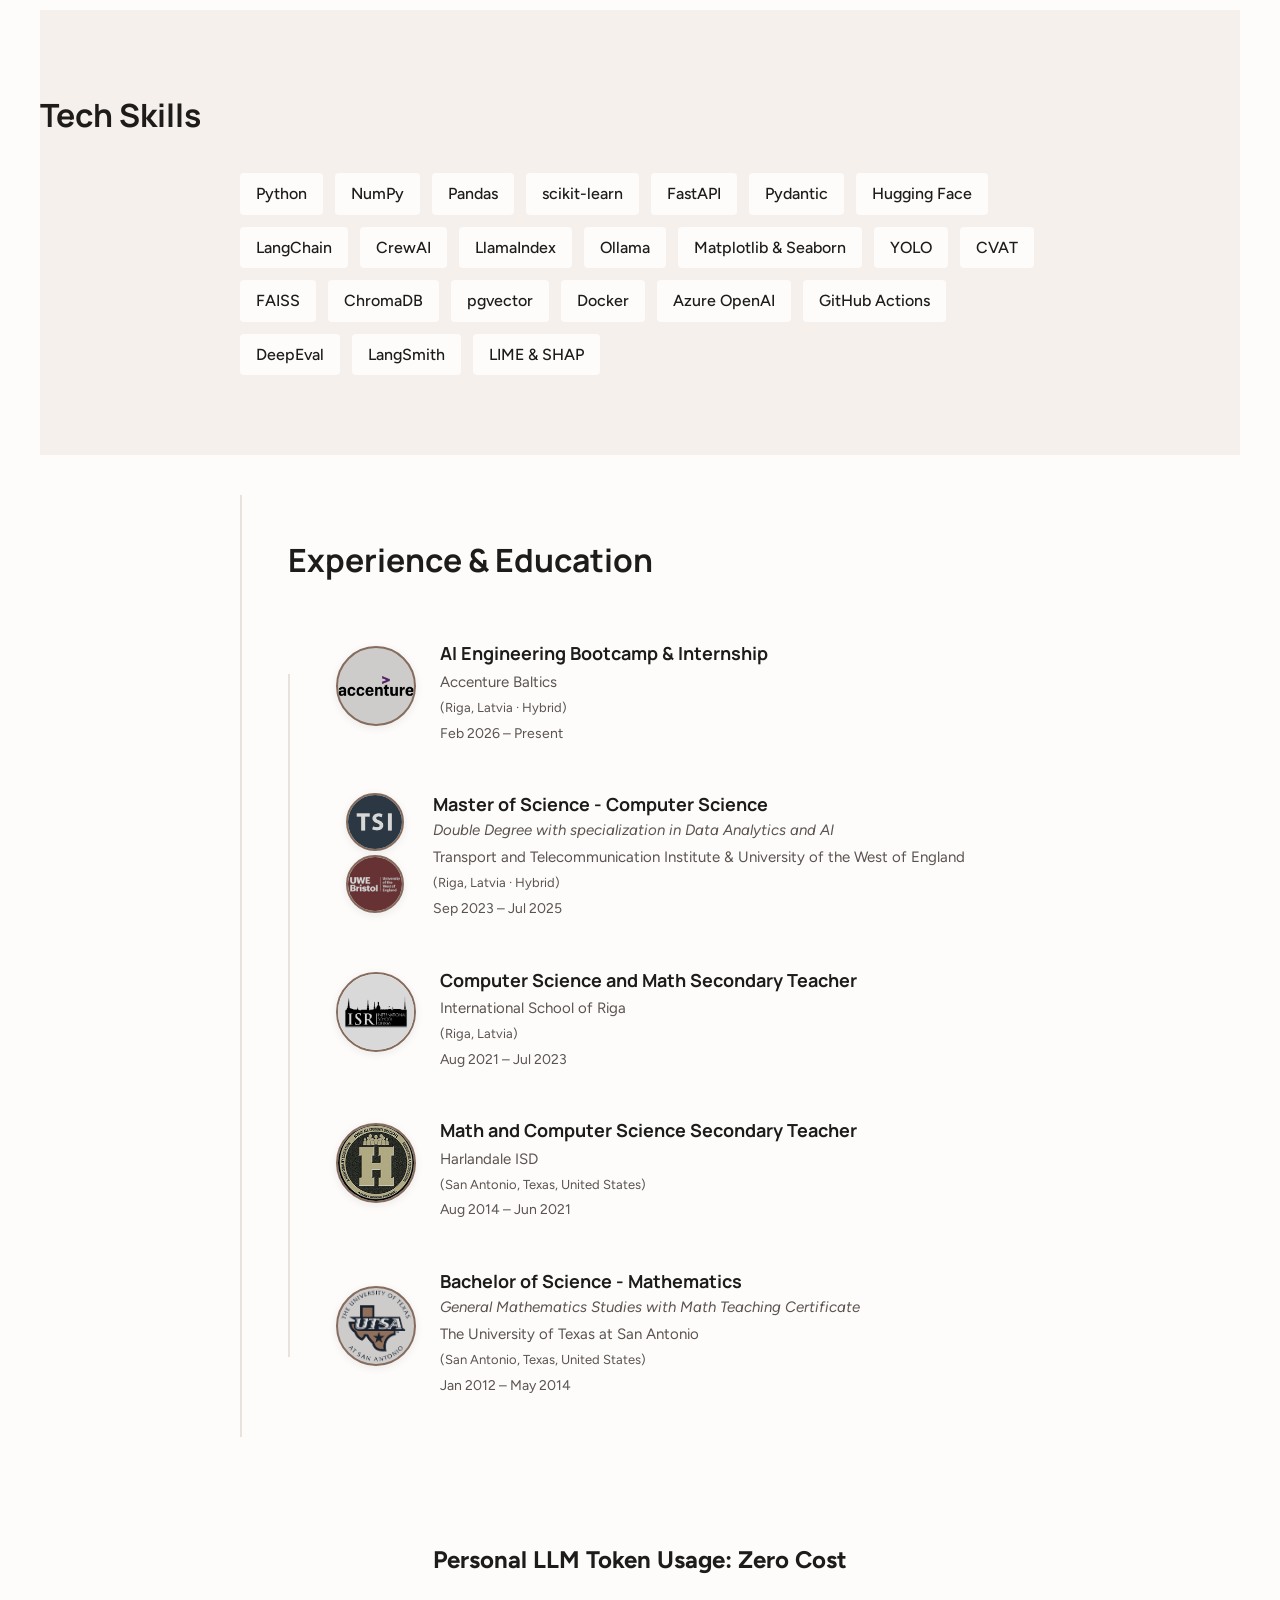
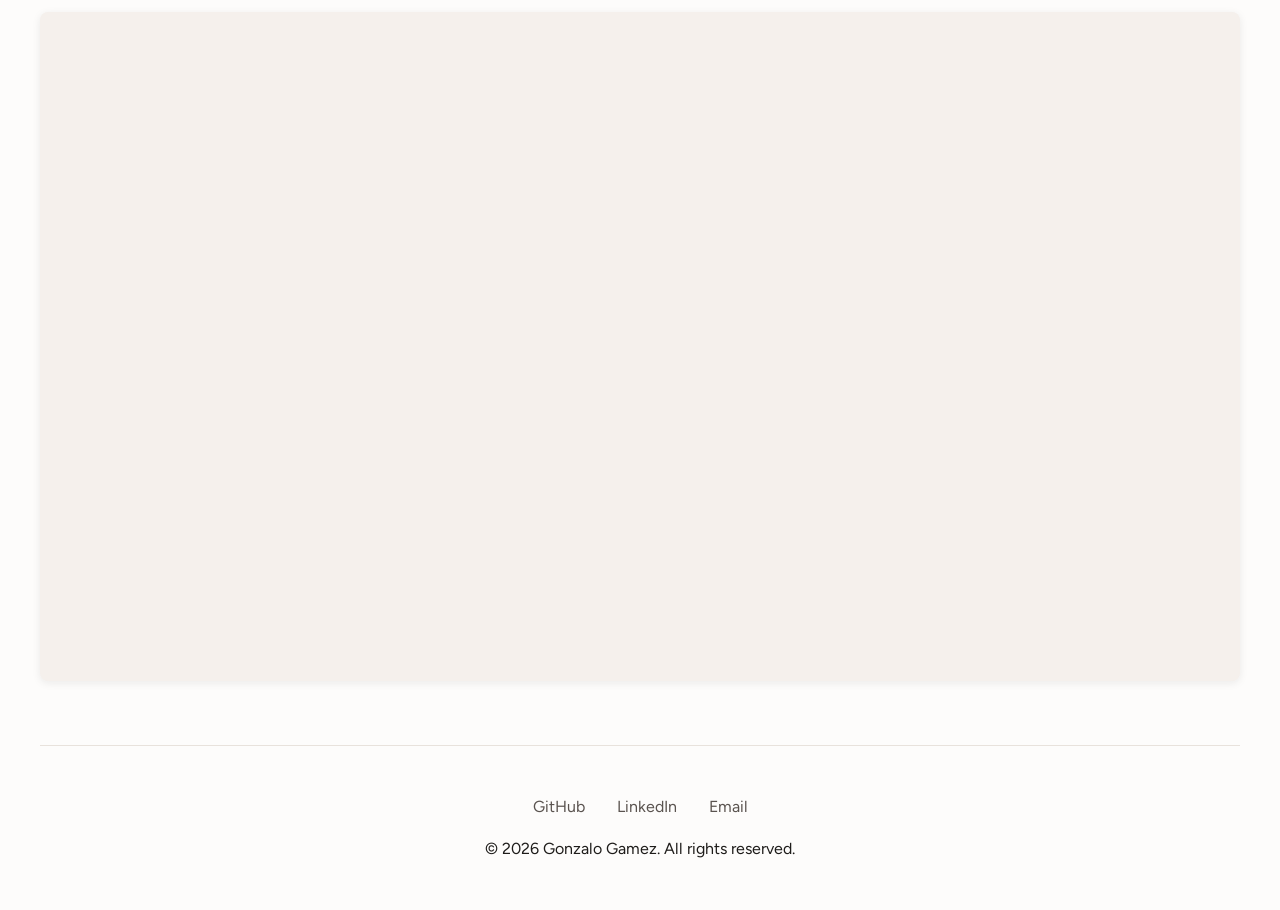
==== commit 97c996f2: "feat: icons and links" ====
--- a/index.html
+++ b/index.html
@@ -20,6 +20,14 @@
                 <span></span>
                 <span></span>
             </button>
+            <div class="nav-social">
+                <a href="https://github.com/Takosaga" target="_blank" rel="noopener noreferrer" aria-label="GitHub">
+                    <img src="https://img.icons8.com/fluency/48/github.png" alt="GitHub" width="24" height="24">
+                </a>
+                <a href="https://www.linkedin.com/in/gonzalo-gamez/" target="_blank" rel="noopener noreferrer" aria-label="LinkedIn">
+                    <img src="https://img.icons8.com/fluency/48/linkedin.png" alt="LinkedIn" width="24" height="24">
+                </a>
+            </div>
             <ul class="nav-menu">
                 <li><a href="#about" class="nav-link">About</a></li>
                 <li><a href="#projects" class="nav-link">Projects</a></li>
--- a/css/styles.css
+++ b/css/styles.css
@@ -57,6 +57,30 @@
     justify-content: space-between;
     align-items: center;
     height: 60px;
+    gap: 1rem;
+}
+
+.nav-social {
+    display: flex;
+    gap: 0.75rem;
+    align-items: center;
+}
+
+.nav-social a img {
+    width: 24px;
+    height: 24px;
+    transition: opacity 0.2s, transform 0.2s;
+}
+
+.nav-social a:hover img {
+    opacity: 0.75;
+    transform: scale(1.1);
+}
+
+.nav-social a:focus-visible {
+    outline: 2px solid var(--accent);
+    outline-offset: 4px;
+    border-radius: 4px;
 }
 
 .logo {
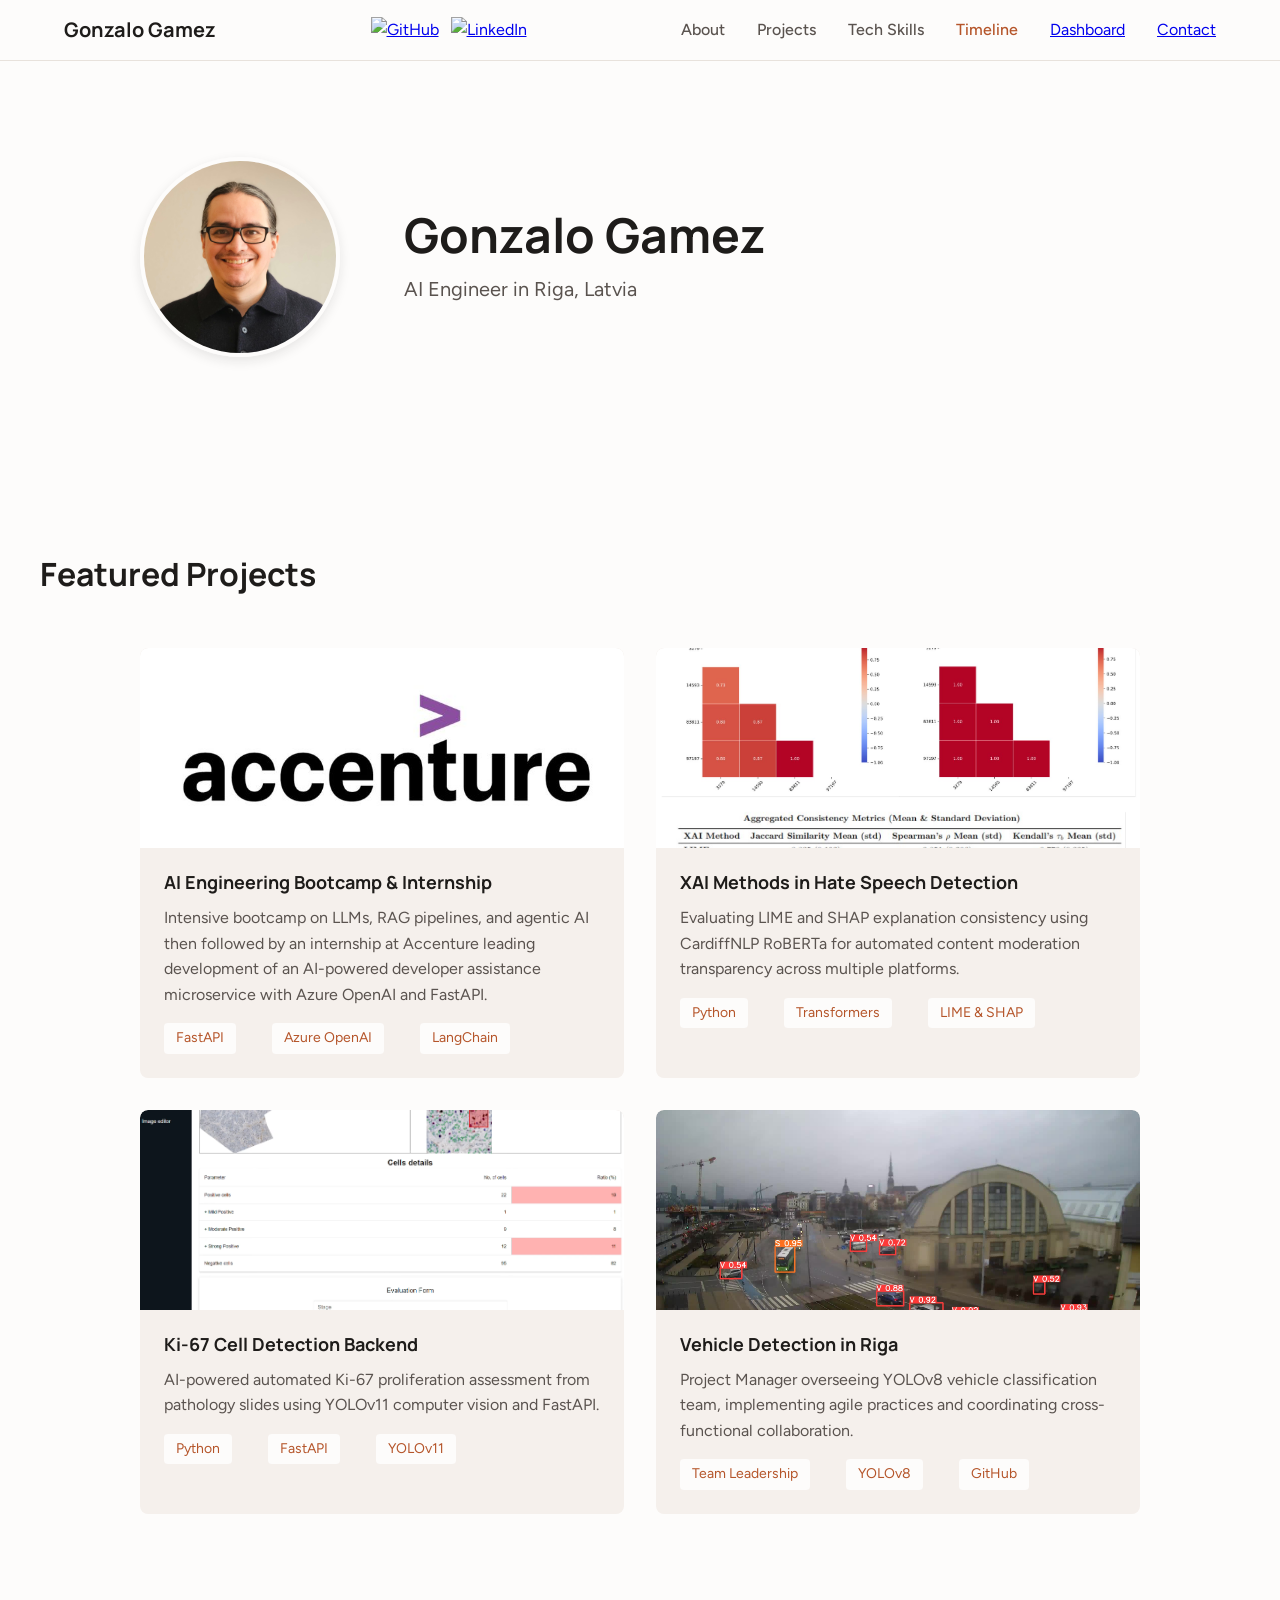
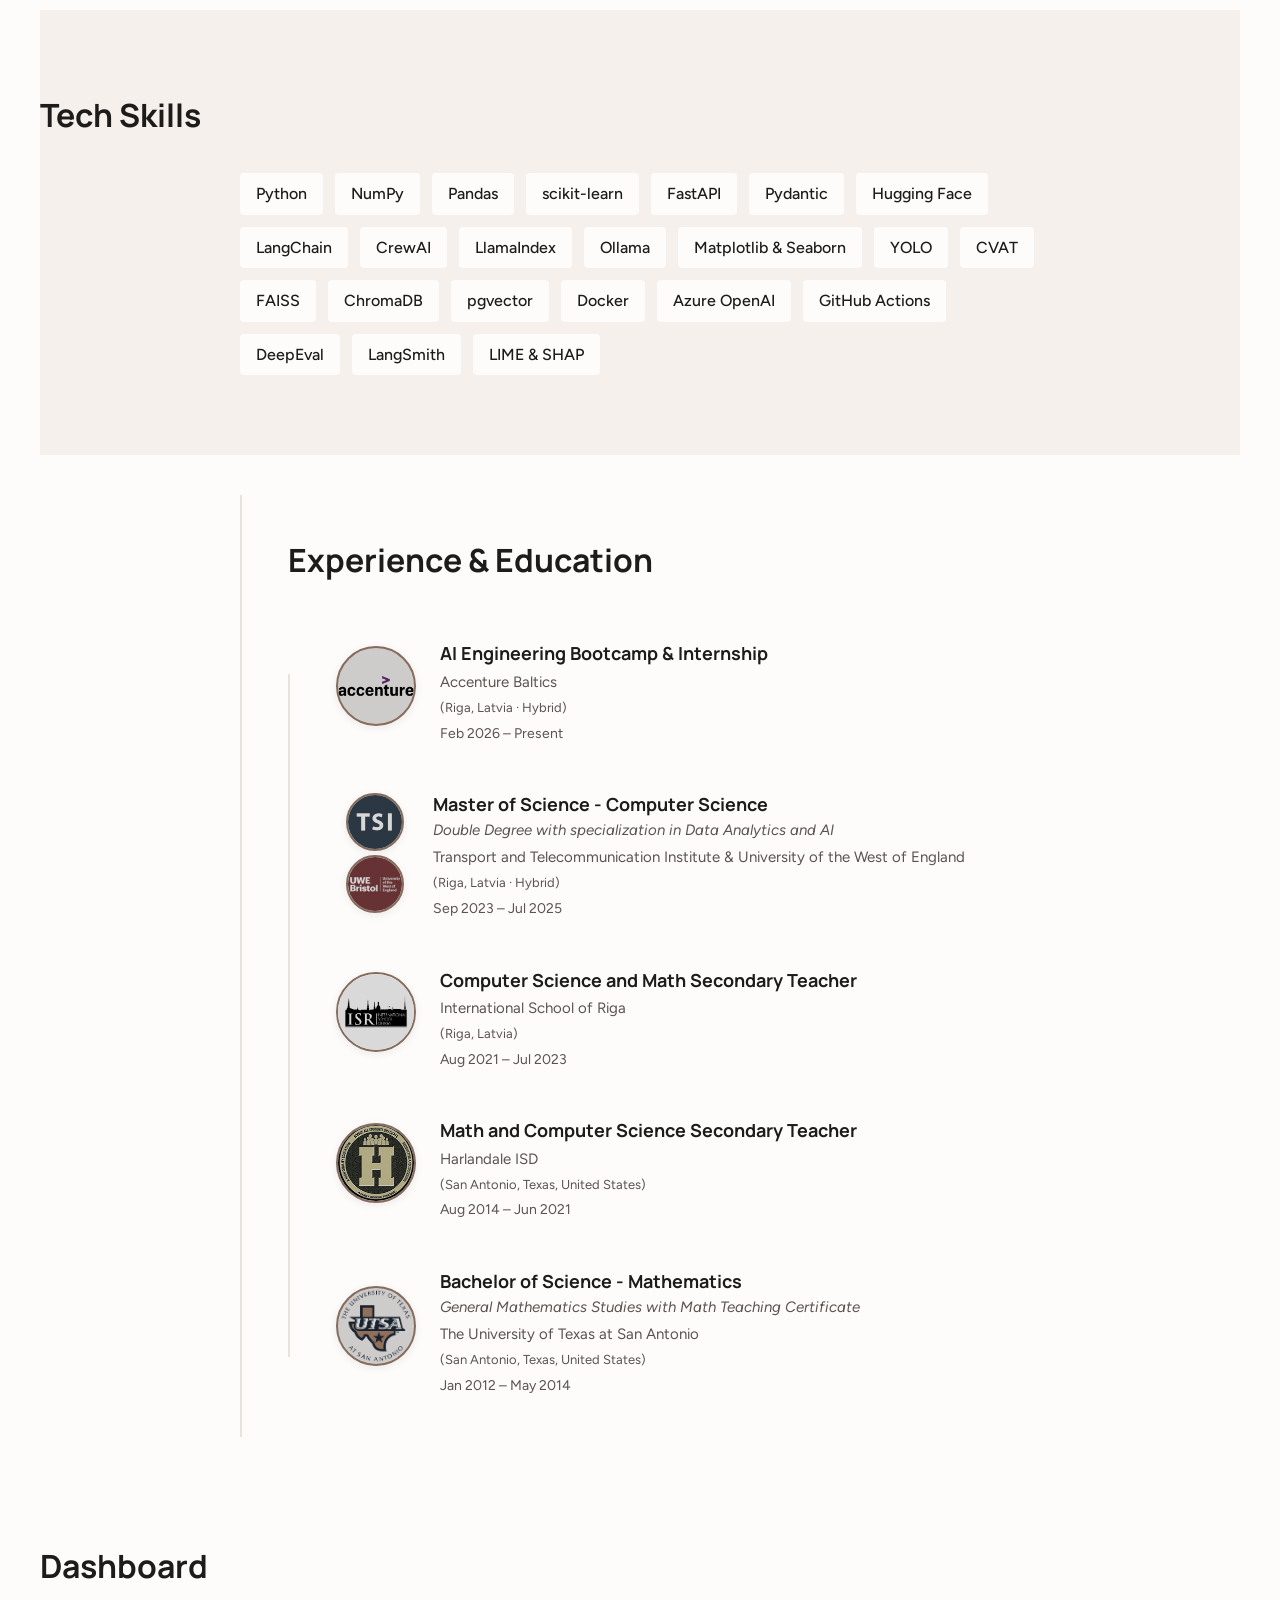
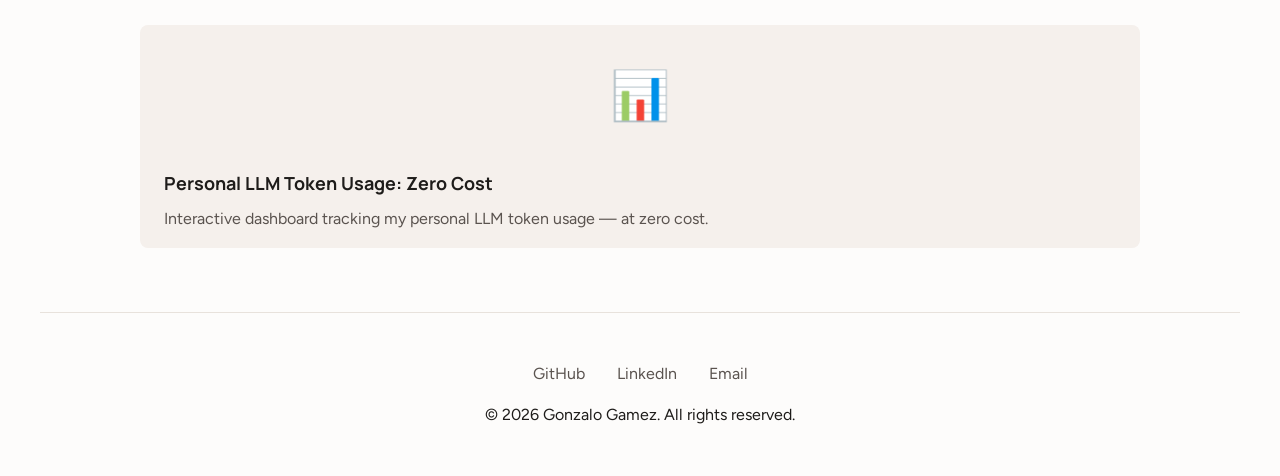
==== commit 04196f11: "feat: move dashboard to dedicated fullscreen page - Create dashboard.html with fullscreen iframe (10" ====
--- a/index.html
+++ b/index.html
@@ -33,6 +33,7 @@
                 <li><a href="#projects" class="nav-link">Projects</a></li>
                 <li><a href="#tech-skills" class="nav-link">Tech Skills</a></li>
                 <li><a href="#timeline" class="nav-link">Timeline</a></li>
+                <li><a href="dashboard.html">Dashboard</a></li>
                 <li><a href="contact.html">Contact</a></li>
             </ul>
         </nav>
@@ -207,22 +208,15 @@
         </div>
     </section>
 
-        <section id="shiny-dashboard" class="dashboard-section container">
-            <h2>Personal LLM Token Usage: Zero Cost</h2>
-            <div class="dashboard-container">
-                <iframe
-                    src="https://019e2768-343e-4515-e93e-29553a973f30.share.connect.posit.cloud/"
-                    width="100%"
-
-                    frameborder="0"
-                    loading="lazy"
-                    allowfullscreen
-                    sandbox="allow-scripts allow-same-origin"
-                    title="Personal LLM Token Usage Dashboard">
-                    Your browser does not support iframes.
-                    <a href="https://019e2768-343e-4515-e93e-29553a973f30.share.connect.posit.cloud/">View Dashboard</a>
-                </iframe>
-            </div>
+        <section id="dashboard-teaser" class="dashboard-teaser container">
+            <h2>Dashboard</h2>
+            <article class="project-card project-card--full">
+                <a href="dashboard.html" class="project-link">
+                    <div class="teaser-icon">📊</div>
+                    <h3>Personal LLM Token Usage: Zero Cost</h3>
+                    <p>Interactive dashboard tracking my personal LLM token usage — at zero cost.</p>
+                </a>
+            </article>
         </section>
     </main>
 
--- a/css/styles.css
+++ b/css/styles.css
@@ -382,26 +382,42 @@
     color: var(--text-primary);
 }
 
-/* Dashboard Section */
-.dashboard-section {
+/* Dashboard Teaser Section (index.html) */
+.dashboard-teaser {
     padding: 4rem 0;
 }
 
-.dashboard-section h2 {
+.dashboard-teaser h2 {
+    font-family: var(--font-heading);
+    text-align: left;
+    margin-bottom: 2rem;
+    font-size: clamp(1.5rem, 4vw, 2rem);
+}
+
+.project-card--full {
+    max-width: 1000px;
+    margin: 0 auto;
+    grid-column: 1 / -1;
+}
+
+.teaser-icon {
+    font-size: 3rem;
     text-align: center;
-    margin-bottom: 2rem;
-}
-
+    padding: 2rem 0 1rem;
+}
+
+/* Dashboard Section (full page on dashboard.html) */
 .dashboard-container {
+    width: 100%;
+    height: 70vh;
+    border-radius: 8px;
+    box-shadow: var(--shadow-sm);
     background-color: var(--bg-secondary);
-    border-radius: 8px;
-    padding: 1rem;
-    box-shadow: var(--shadow-sm);
 }
 
 .dashboard-container iframe {
     width: 100%;
-    height: 70vh;
+    height: 100%;
     min-height: 500px;
     max-height: 900px;
     border: none;
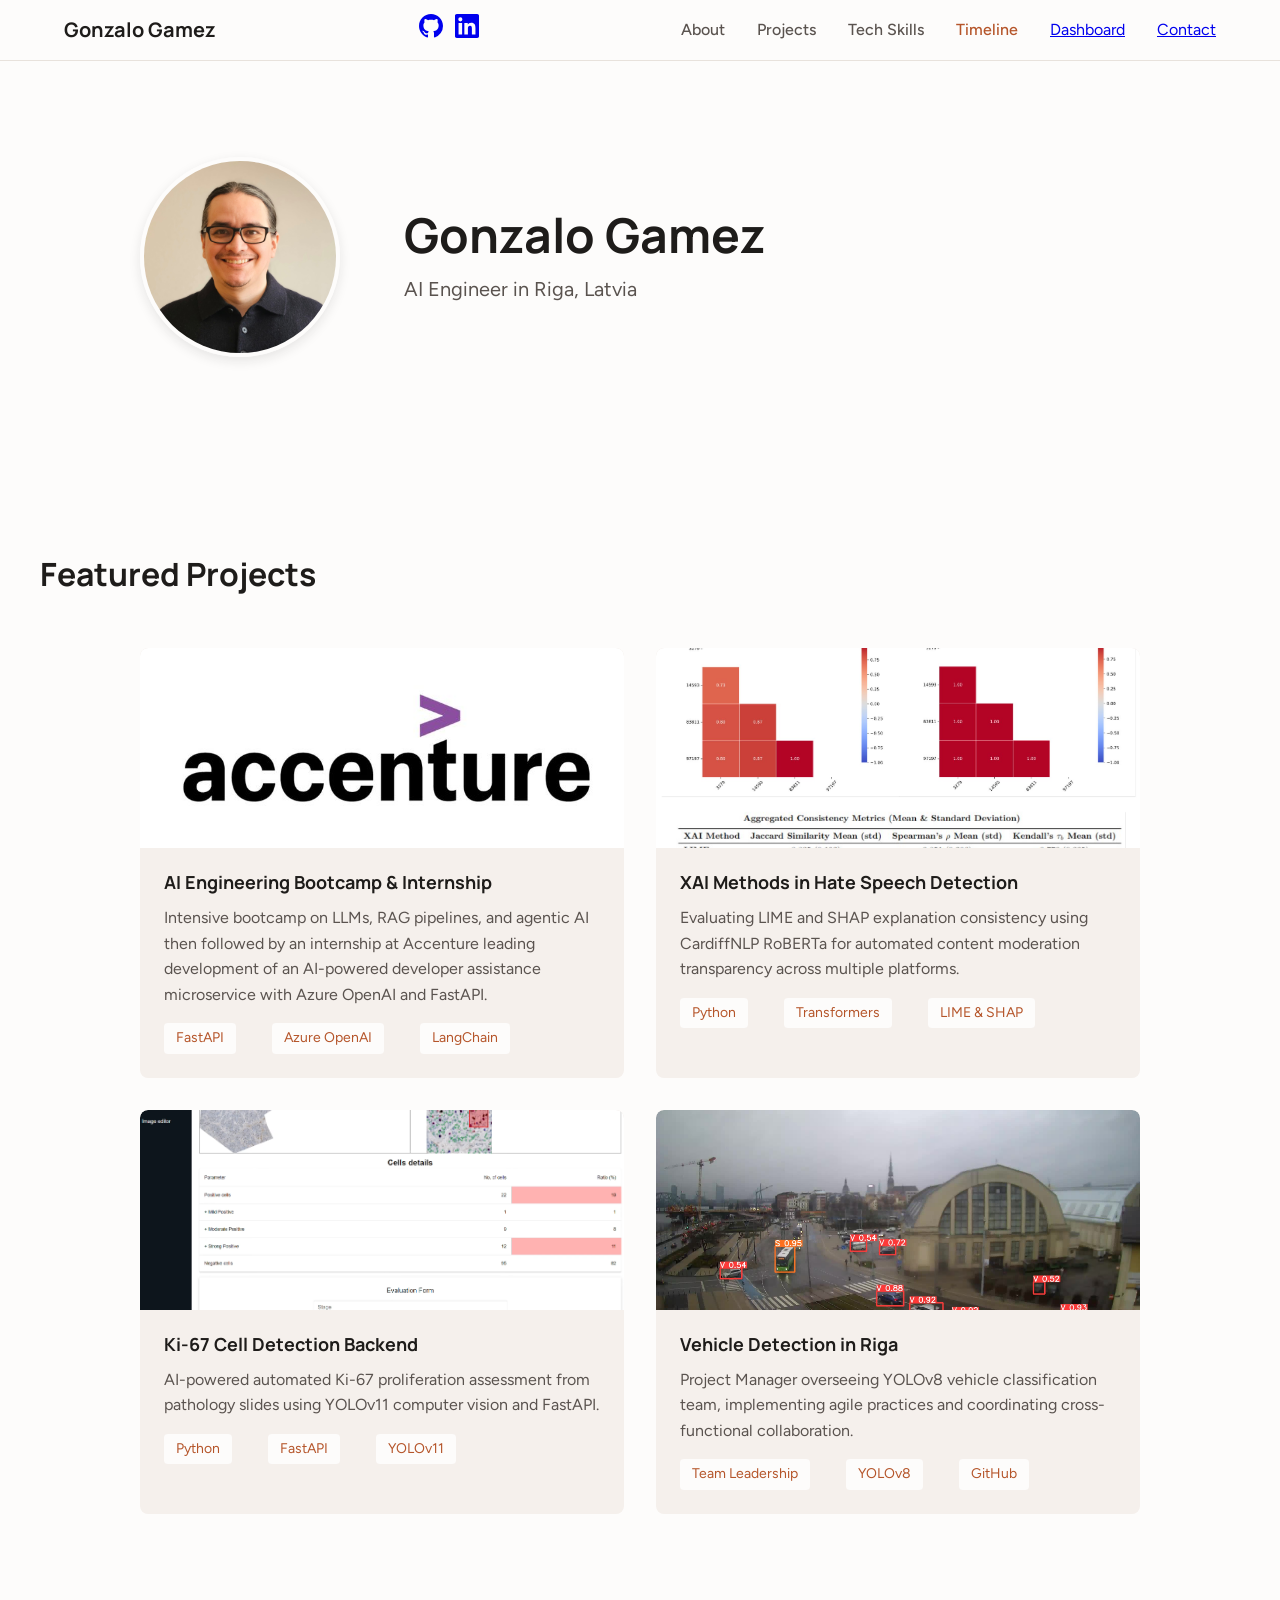
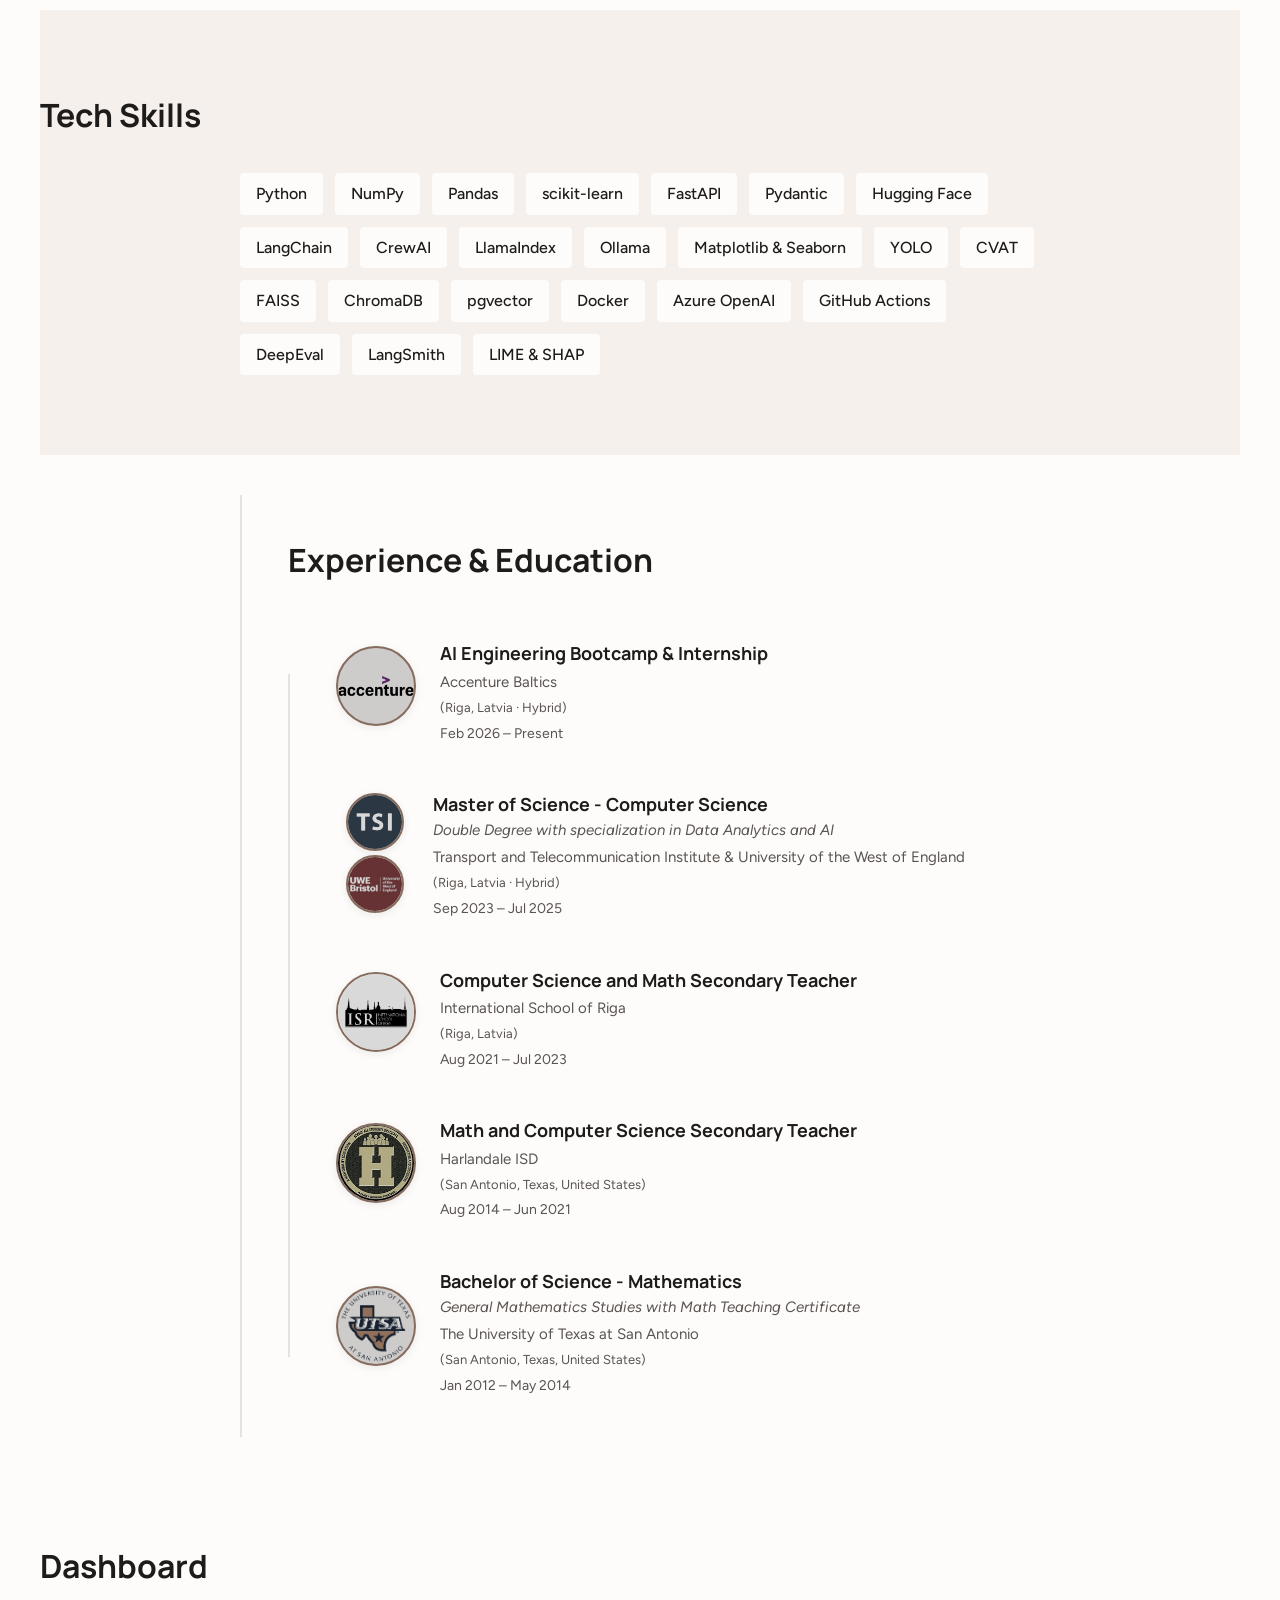
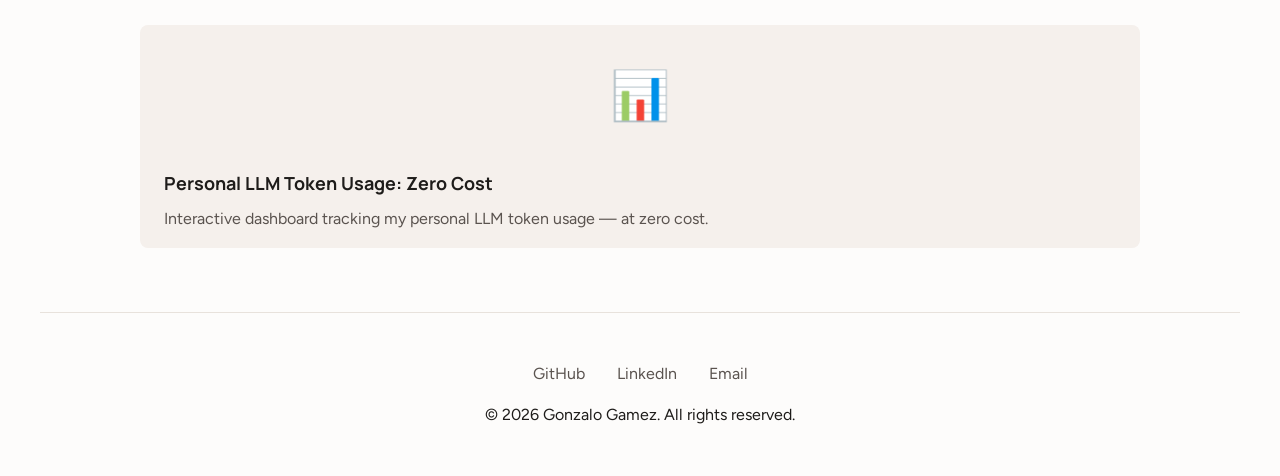
==== commit a8915ba7: "feat: impecabble audit" ====
--- a/index.html
+++ b/index.html
@@ -6,6 +6,7 @@
     <link rel="stylesheet" href="https://fonts.googleapis.com/css2?family=Figtree:wght@400;500;700&family=Manrope:wght@500;600;700;800&display=swap" media="print" onload="this.media='all'" crossorigin="anonymous">
     <noscript><link rel="stylesheet" href="https://fonts.googleapis.com/css2?family=Figtree:wght@400;500;700&family=Manrope:wght@500;600;700;800&display=swap"></noscript>
     <meta name="viewport" content="width=device-width, initial-scale=1.0">
+    <meta name="theme-color" content="#fdfcfb">
     <title>Gonzalo Gamez - AI Engineer</title>
     <meta name="description" content="Gonzalo Gamez - AI Engineer portfolio showcasing projects in explainable AI, computer vision for healthcare, and vehicle detection. Based in Riga, Latvia.">
     <link rel="stylesheet" href="css/styles.css">
@@ -16,16 +17,16 @@
         <nav class="nav container" aria-label="Primary">
             <a href="index.html" class="logo">Gonzalo Gamez</a>
             <button class="nav-toggle" aria-label="Toggle navigation" aria-expanded="false">
-                <span></span>
-                <span></span>
-                <span></span>
+                <span aria-hidden="true"></span>
+                <span aria-hidden="true"></span>
+                <span aria-hidden="true"></span>
             </button>
             <div class="nav-social">
                 <a href="https://github.com/Takosaga" target="_blank" rel="noopener noreferrer" aria-label="GitHub">
-                    <img src="https://img.icons8.com/fluency/48/github.png" alt="GitHub" width="24" height="24">
+                    <svg width="24" height="24" viewBox="0 0 24 24" fill="currentColor"><path d="M12 0C5.37 0 0 5.37 0 12c0 5.31 3.435 9.795 8.205 11.385.6.105.82-.255.82-.57 0-.285-.015-1.23-.015-2.235-3.015.555-3.795-.735-4.035-1.41-.135-.345-.72-1.41-1.23-1.695-.42-.225-1.02-.78-.015-.795.945-.015 1.62.87 1.845 1.23 1.08 1.815 2.805 1.305 3.495.99.105-.78.42-1.305.765-1.605-2.67-.3-5.46-1.335-5.46-5.925 0-1.305.465-2.385 1.23-3.225-.12-.3-.54-1.53.12-3.18 0 0 1.005-.315 3.3 1.23.96-.27 1.98-.405 3-.405s2.04.135 3 .405c2.295-1.56 3.3-1.23 3.3-1.23.66 1.65.24 2.88.12 3.18.765.84 1.23 1.905 1.23 3.225 0 4.605-2.805 5.625-5.475 5.925.435.375.81 1.095.81 2.22 0 1.605-.015 2.895-.015 3.3 0 .315.225.69.825.57A12.02 12.02 0 0024 12c0-6.63-5.37-12-12-12z"/></svg>
                 </a>
                 <a href="https://www.linkedin.com/in/gonzalo-gamez/" target="_blank" rel="noopener noreferrer" aria-label="LinkedIn">
-                    <img src="https://img.icons8.com/fluency/48/linkedin.png" alt="LinkedIn" width="24" height="24">
+                    <svg width="24" height="24" viewBox="0 0 24 24" fill="currentColor"><path d="M20.447 20.452h-3.554v-5.569c0-1.328-.027-3.037-1.852-3.037-1.853 0-2.136 1.445-2.136 2.939v5.667H9.351V9h3.414v1.561h.046c.477-.9 1.637-1.85 3.37-1.85 3.601 0 4.267 2.37 4.267 5.455v6.286zM5.337 7.433a2.062 2.062 0 01-2.063-2.065 2.064 2.064 0 112.063 2.065zm1.782 13.019H3.555V9h3.564v11.452zM22.225 0H1.771C.792 0 0 .774 0 1.729v20.542C0 23.227.792 24 1.771 24h20.451C23.2 24 24 23.227 24 22.271V1.729C24 .774 23.2 0 22.222 0h.003z"/></svg>
                 </a>
             </div>
             <ul class="nav-menu">
@@ -149,7 +150,7 @@
         <div class="timeline">
             <article class="tl-item">
                 <div class="tl-avatar-wrap outline">
-                    <img src="images/accenture-logo.png" alt="" loading="lazy">
+                    <img src="images/accenture-logo.png" alt="Accenture Baltics" loading="lazy">
                 </div>
                 <div class="tl-content">
                     <h3 class="timeline-title">AI Engineering Bootcamp &amp; Internship</h3>
@@ -160,8 +161,8 @@
             </article>
             <article class="tl-item">
                 <div class="tl-logos-pair">
-                    <img src="images/tsi-logo.jpg" alt="" class="logo-left" loading="lazy">
-                    <img src="images/uwe-logo.png" alt="" class="logo-right" loading="lazy">
+                    <img src="images/tsi-logo.jpg" alt="Transport and Telecommunication Institute" class="logo-left" loading="lazy">
+                    <img src="images/uwe-logo.png" alt="University of the West of England" class="logo-right" loading="lazy">
                 </div>
                 <div class="tl-content">
                     <h3 class="timeline-title">Master of Science - Computer Science</h3>
@@ -173,7 +174,7 @@
             </article>
             <article class="tl-item">
                 <div class="tl-avatar-wrap outline">
-                    <img src="images/isr-logo.png" alt="" loading="lazy">
+                    <img src="images/isr-logo.png" alt="International School of Riga" loading="lazy">
                 </div>
                 <div class="tl-content">
                     <h3 class="timeline-title">Computer Science and Math Secondary Teacher</h3>
@@ -184,7 +185,7 @@
             </article>
             <article class="tl-item">
                 <div class="tl-avatar-wrap outline">
-                    <img src="images/harlandale-logo.png" alt="" loading="lazy">
+                    <img src="images/harlandale-logo.png" alt="Harlandale ISD" loading="lazy">
                 </div>
                 <div class="tl-content">
                     <h3 class="timeline-title">Math and Computer Science Secondary Teacher</h3>
@@ -195,7 +196,7 @@
             </article>
             <article class="tl-item">
                 <div class="tl-avatar-wrap outline">
-                    <img src="images/utsa-logo.png" alt="" loading="lazy">
+                    <img src="images/utsa-logo.png" alt="The University of Texas at San Antonio" loading="lazy">
                 </div>
                 <div class="tl-content">
                     <h3 class="timeline-title">Bachelor of Science - Mathematics</h3>
--- a/css/styles.css
+++ b/css/styles.css
@@ -14,6 +14,7 @@
     --shadow-lg: 0 4px 24px rgba(30, 28, 26, 0.25);
     --color-on-dark: #f5f0ec;
     --overlay-accent: rgba(255, 255, 255, 0.15);
+    --error: #b53a3a;
     --font-body: 'Figtree', -apple-system, BlinkMacSystemFont, 'Segoe UI', sans-serif;
     --font-heading: 'Manrope', -apple-system, BlinkMacSystemFont, 'Segoe UI', sans-serif;
     --max-width: 1200px;
@@ -528,6 +529,13 @@
         display: flex;
     }
 
+    .nav-menu.active li a {
+        min-height: 44px;
+        padding: 0.75rem 0.5rem;
+        display: inline-flex;
+        align-items: center;
+    }
+
     .hero h1 {
         font-size: 2rem;
     }
@@ -538,6 +546,10 @@
 
     .visualizations-grid {
         grid-template-columns: 1fr;
+    }
+
+    .visualizations-grid figure:hover {
+        transform: none;
     }
 }
 
@@ -660,6 +672,10 @@
     transform: scale(1.03);
 }
 
+.visualizations-grid figure {
+    overflow: hidden;
+}
+
 /* Article section spacing */
 article > h3 {
     font-family: var(--font-heading);
@@ -730,17 +746,17 @@
 
 /* Form Invalid State */
 .form-input:invalid:not(:placeholder-shown) {
-    border-color: #c53030;
+    border-color: var(--error);
 }
 
 .form-input:invalid:not(:placeholder-shown):focus-visible {
-    border-color: #c53030;
-    box-shadow: 0 0 0 3px rgba(197, 48, 48, 0.25);
+    border-color: var(--error);
+    box-shadow: 0 0 0 3px color-mix(in srgb, var(--error) 25%, transparent);
 }
 
 .error-message {
     display: none;
-    color: #c53030;
+    color: var(--error);
     font-size: 0.8125rem;
     margin-top: 0.25rem;
 }
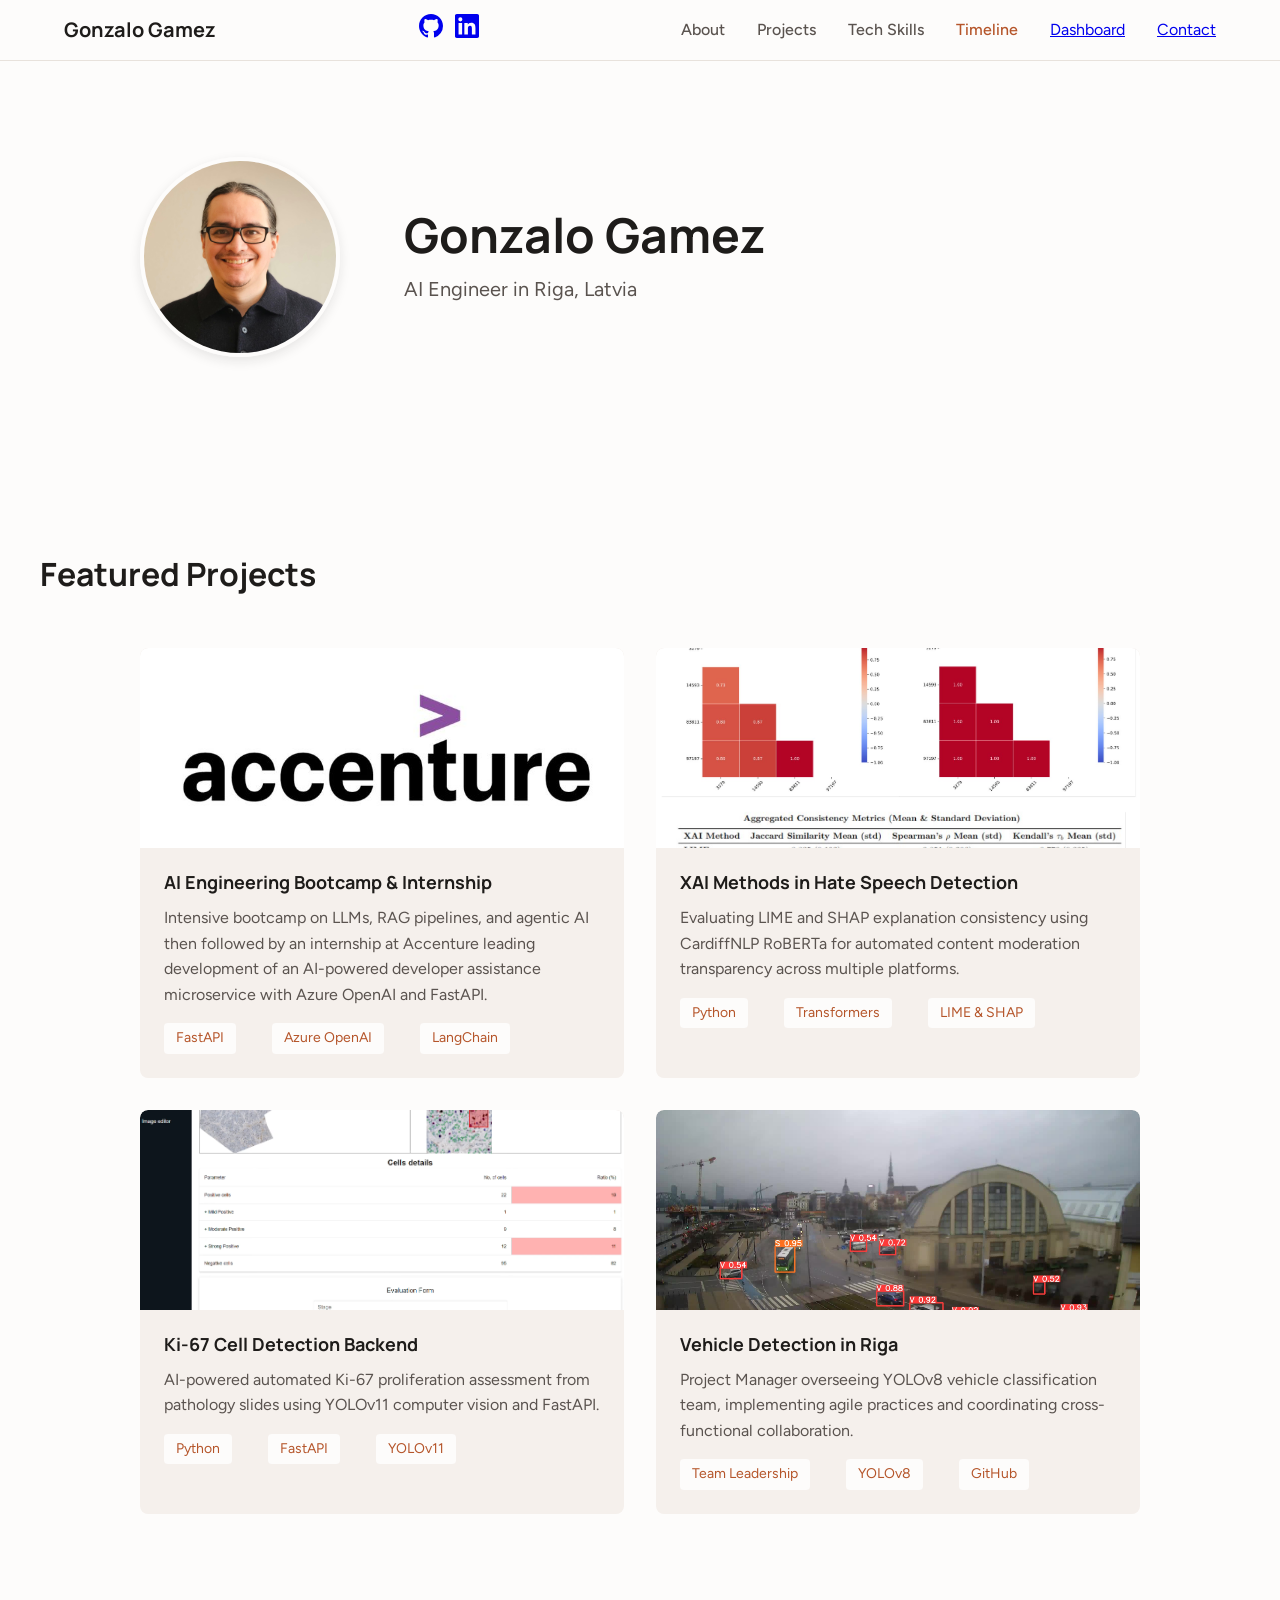
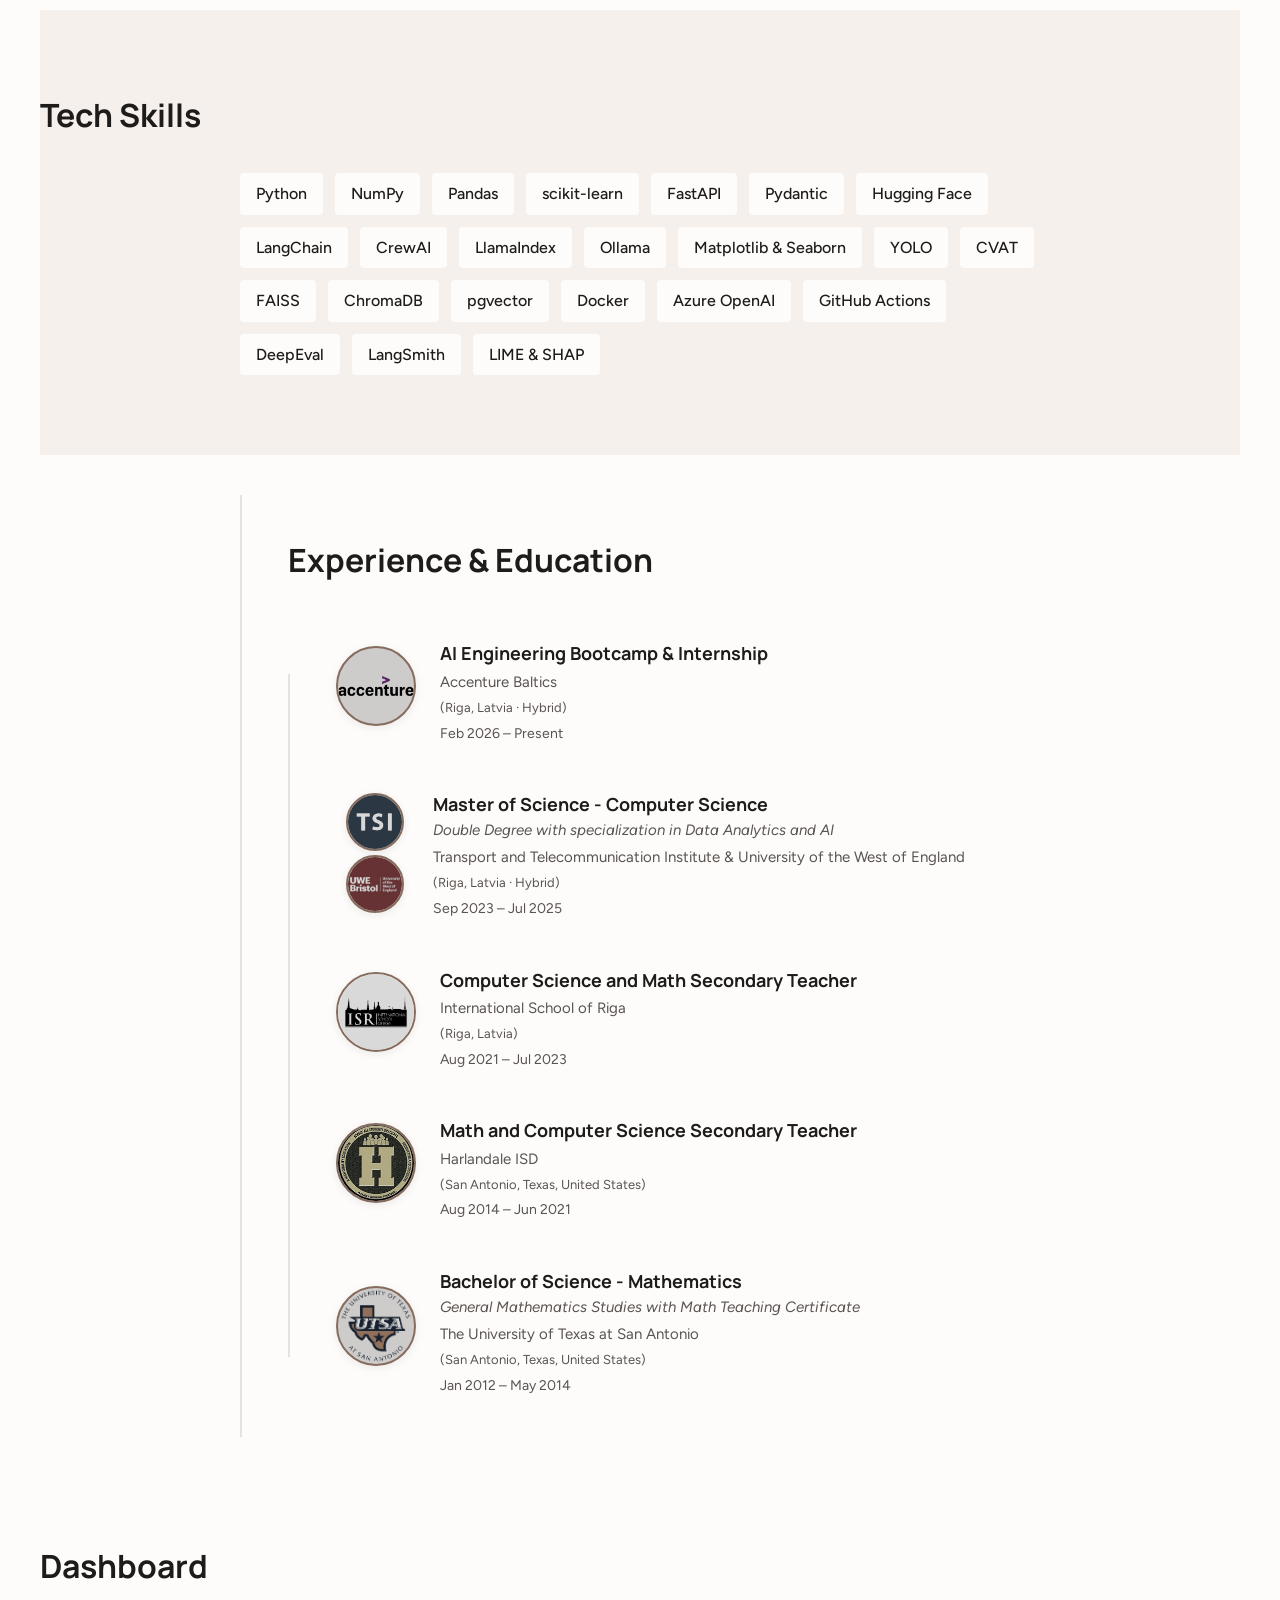
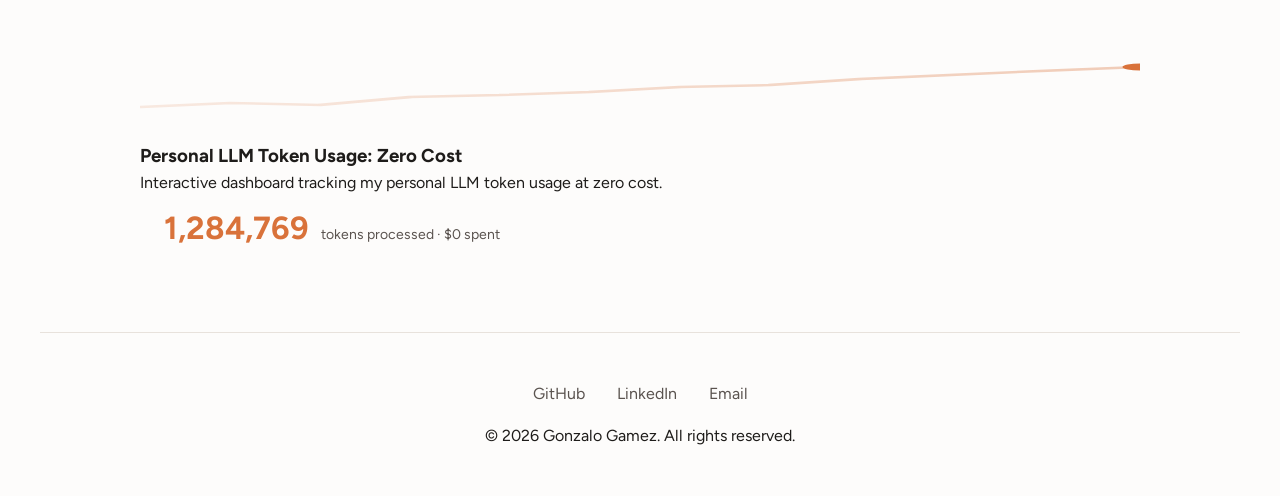
==== commit c99346f9: "feat: impecablle audit dashboard card" ====
--- a/index.html
+++ b/index.html
@@ -211,11 +211,26 @@
 
         <section id="dashboard-teaser" class="dashboard-teaser container">
             <h2>Dashboard</h2>
-            <article class="project-card project-card--full">
+            <article class="teaser-card project-card--full">
                 <a href="dashboard.html" class="project-link">
-                    <div class="teaser-icon">📊</div>
+                    <div class="teaser-sparkline-wrap">
+                        <svg class="teaser-sparkline" viewBox="0 0 200 60" preserveAspectRatio="none">
+                            <defs>
+                                <linearGradient id="sparkGrad" x1="0%" y1="0%" x2="100%" y2="0%">
+                                    <stop offset="0%" stop-color="#d9723a" stop-opacity="0.4"/>
+                                    <stop offset="100%" stop-color="#d9723a" stop-opacity="1"/>
+                                </linearGradient>
+                            </defs>
+                            <path class="teaser-sparkline-path" d="M0,50 L18,46 L36,48 L54,40 L72,38 L90,35 L108,30 L126,28 L144,22 L162,18 L180,14 L200,10" fill="none" stroke="url(#sparkGrad)" stroke-width="2.5" stroke-linecap="round"/>
+                            <circle class="teaser-sparkline-dot" cx="200" cy="10" r="3.5" fill="#d9723a"/>
+                        </svg>
+                    </div>
                     <h3>Personal LLM Token Usage: Zero Cost</h3>
-                    <p>Interactive dashboard tracking my personal LLM token usage — at zero cost.</p>
+                    <p>Interactive dashboard tracking my personal LLM token usage at zero cost.</p>
+                    <div class="teaser-counter">
+                        <span class="counter-number" id="token-count">0</span>
+                        <span class="counter-label">tokens processed · $0 spent</span>
+                    </div>
                 </a>
             </article>
         </section>
--- a/css/styles.css
+++ b/css/styles.css
@@ -401,10 +401,107 @@
     grid-column: 1 / -1;
 }
 
-.teaser-icon {
-    font-size: 3rem;
-    text-align: center;
-    padding: 2rem 0 1rem;
+/* Teaser Card */
+.teaser-card {
+    position: relative;
+    overflow: hidden;
+    opacity: 0;
+    transform: translateY(20px);
+    transition: opacity 0.6s cubic-bezier(0.25, 1, 0.5, 1),
+                transform 0.6s cubic-bezier(0.25, 1, 0.5, 1),
+                box-shadow 0.35s cubic-bezier(0.25, 1, 0.5, 1);
+}
+
+.teaser-card.visible {
+    opacity: 1;
+    transform: translateY(0);
+}
+
+.teaser-card::before {
+    content: '';
+    position: absolute;
+    inset: -40px;
+    background: radial-gradient(circle at 50% 50%, color-mix(in srgb, var(--accent) 8%, transparent), transparent 60%);
+    opacity: 0;
+    transition: opacity 0.5s cubic-bezier(0.25, 1, 0.5, 1);
+    pointer-events: none;
+    z-index: 0;
+}
+
+.teaser-card:hover::before {
+    opacity: 1;
+}
+
+.teaser-card:hover {
+    transform: translateY(-4px);
+    box-shadow: var(--shadow-lg);
+}
+
+/* Sparkline */
+.teaser-sparkline-wrap {
+    position: relative;
+    padding: 2rem 0 1.5rem;
+    overflow: hidden;
+}
+
+.teaser-sparkline {
+    width: 100%;
+    height: 60px;
+    display: block;
+}
+
+.teaser-sparkline-path {
+    opacity: 0.35;
+    stroke-dasharray: 300;
+    stroke-dashoffset: -300;
+    animation: spark-trace 1.5s cubic-bezier(0.25, 1, 0.5, 1) forwards;
+    animation-delay: 0.2s;
+}
+
+@keyframes spark-trace {
+    to { stroke-dashoffset: 0; }
+}
+
+.teaser-sparkline-dot {
+    opacity: 0;
+    animation: dot-fade-in 0.3s ease-out forwards;
+    animation-delay: 1.7s;
+}
+
+@keyframes dot-fade-in {
+    to { opacity: 1; }
+}
+
+.teaser-card:hover .teaser-sparkline-dot {
+    animation: dot-pulse 2s cubic-bezier(0.25, 1, 0.5, 1) infinite;
+}
+
+@keyframes dot-pulse {
+    0%, 100% { r: 3.5; opacity: 1; }
+    50% { r: 5; opacity: 0.6; }
+}
+
+/* Token Counter */
+.teaser-counter {
+    display: flex;
+    align-items: baseline;
+    gap: 0.75rem;
+    margin: 1rem 1.5rem 1.5rem;
+    flex-wrap: wrap;
+}
+
+.counter-number {
+    font-family: 'Figtree', monospace;
+    font-size: 2rem;
+    font-weight: 700;
+    color: var(--accent);
+    line-height: 1;
+}
+
+.counter-label {
+    font-size: 0.875rem;
+    color: var(--text-secondary);
+    line-height: 1;
 }
 
 /* Dashboard Section (full page on dashboard.html) */
@@ -773,6 +870,16 @@
         transition-duration: 0.01ms !important;
         scroll-behavior: auto !important;
     }
+
+    /* Ensure sparkline is fully visible */
+    .teaser-sparkline-path {
+        stroke-dashoffset: 0 !important;
+        opacity: 0.35 !important;
+    }
+
+    .teaser-sparkline-dot {
+        opacity: 1 !important;
+    }
 }
 
 /* Timeline Section */
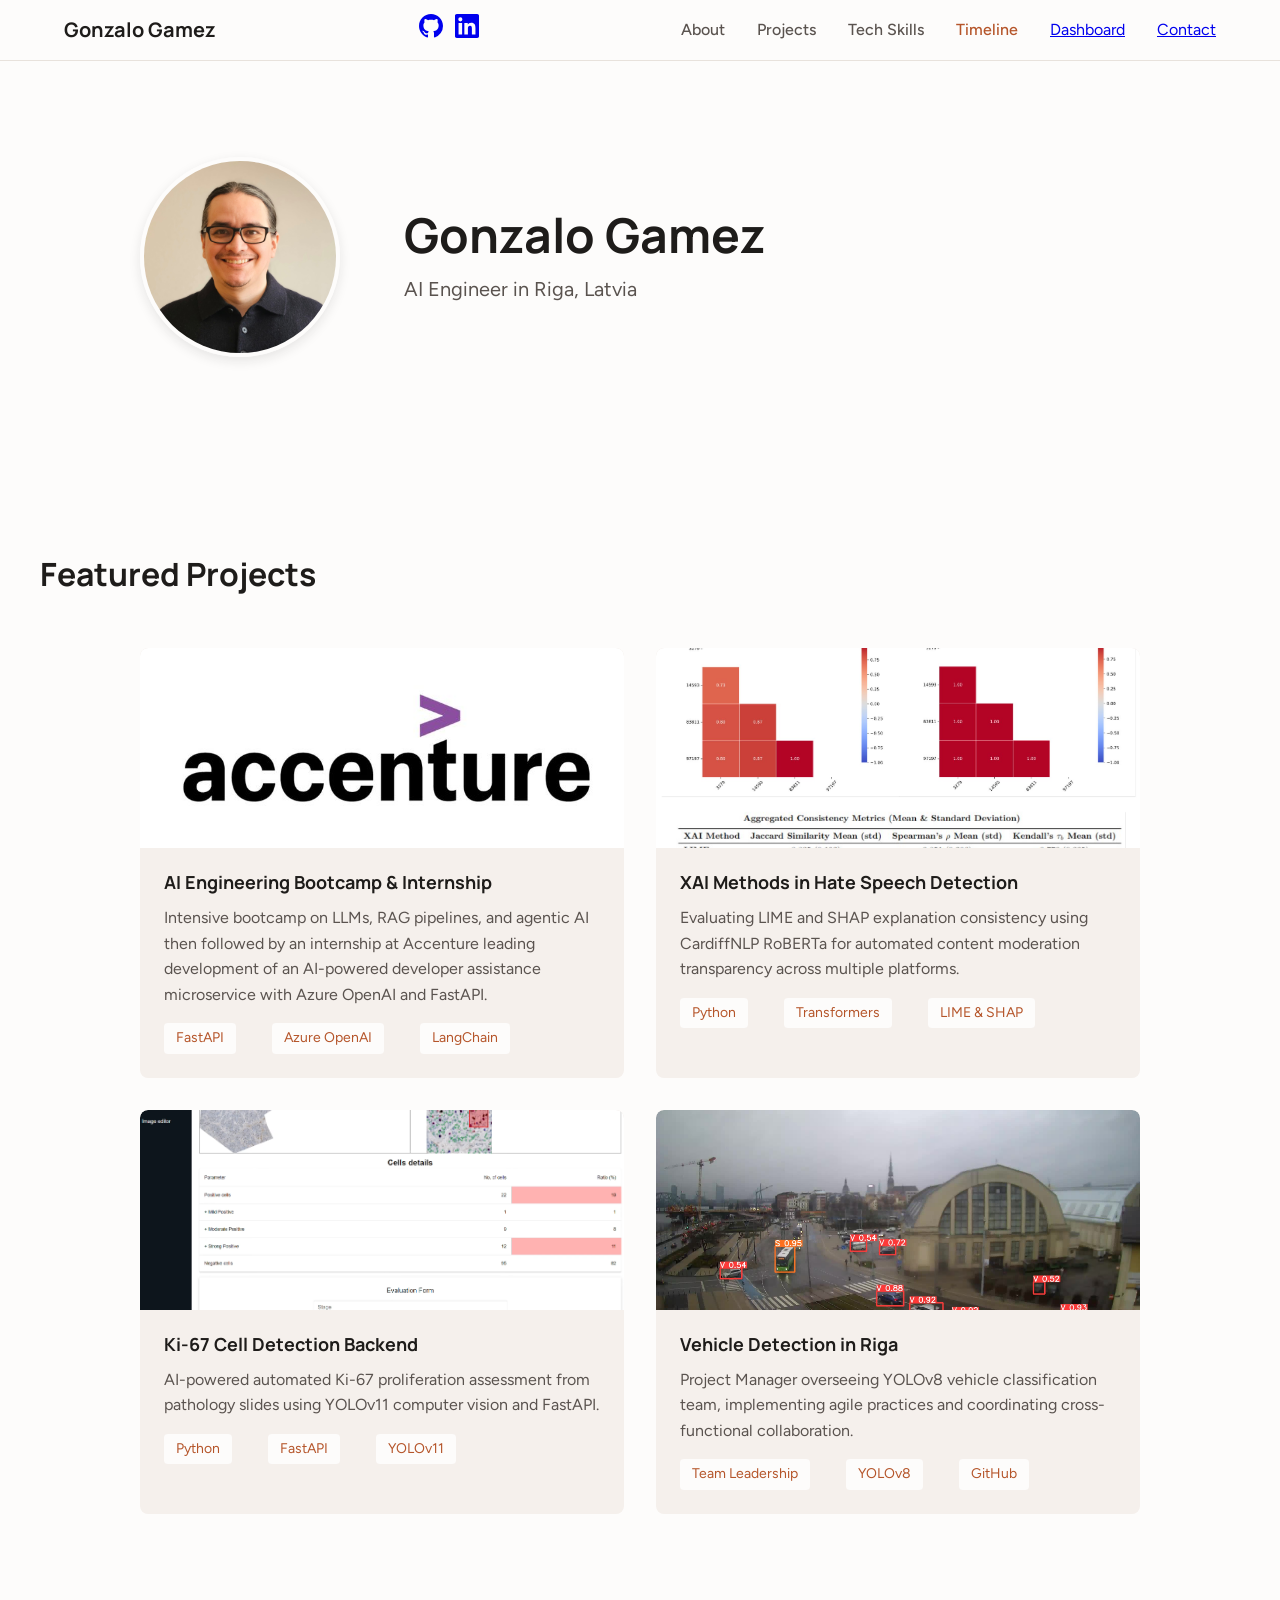
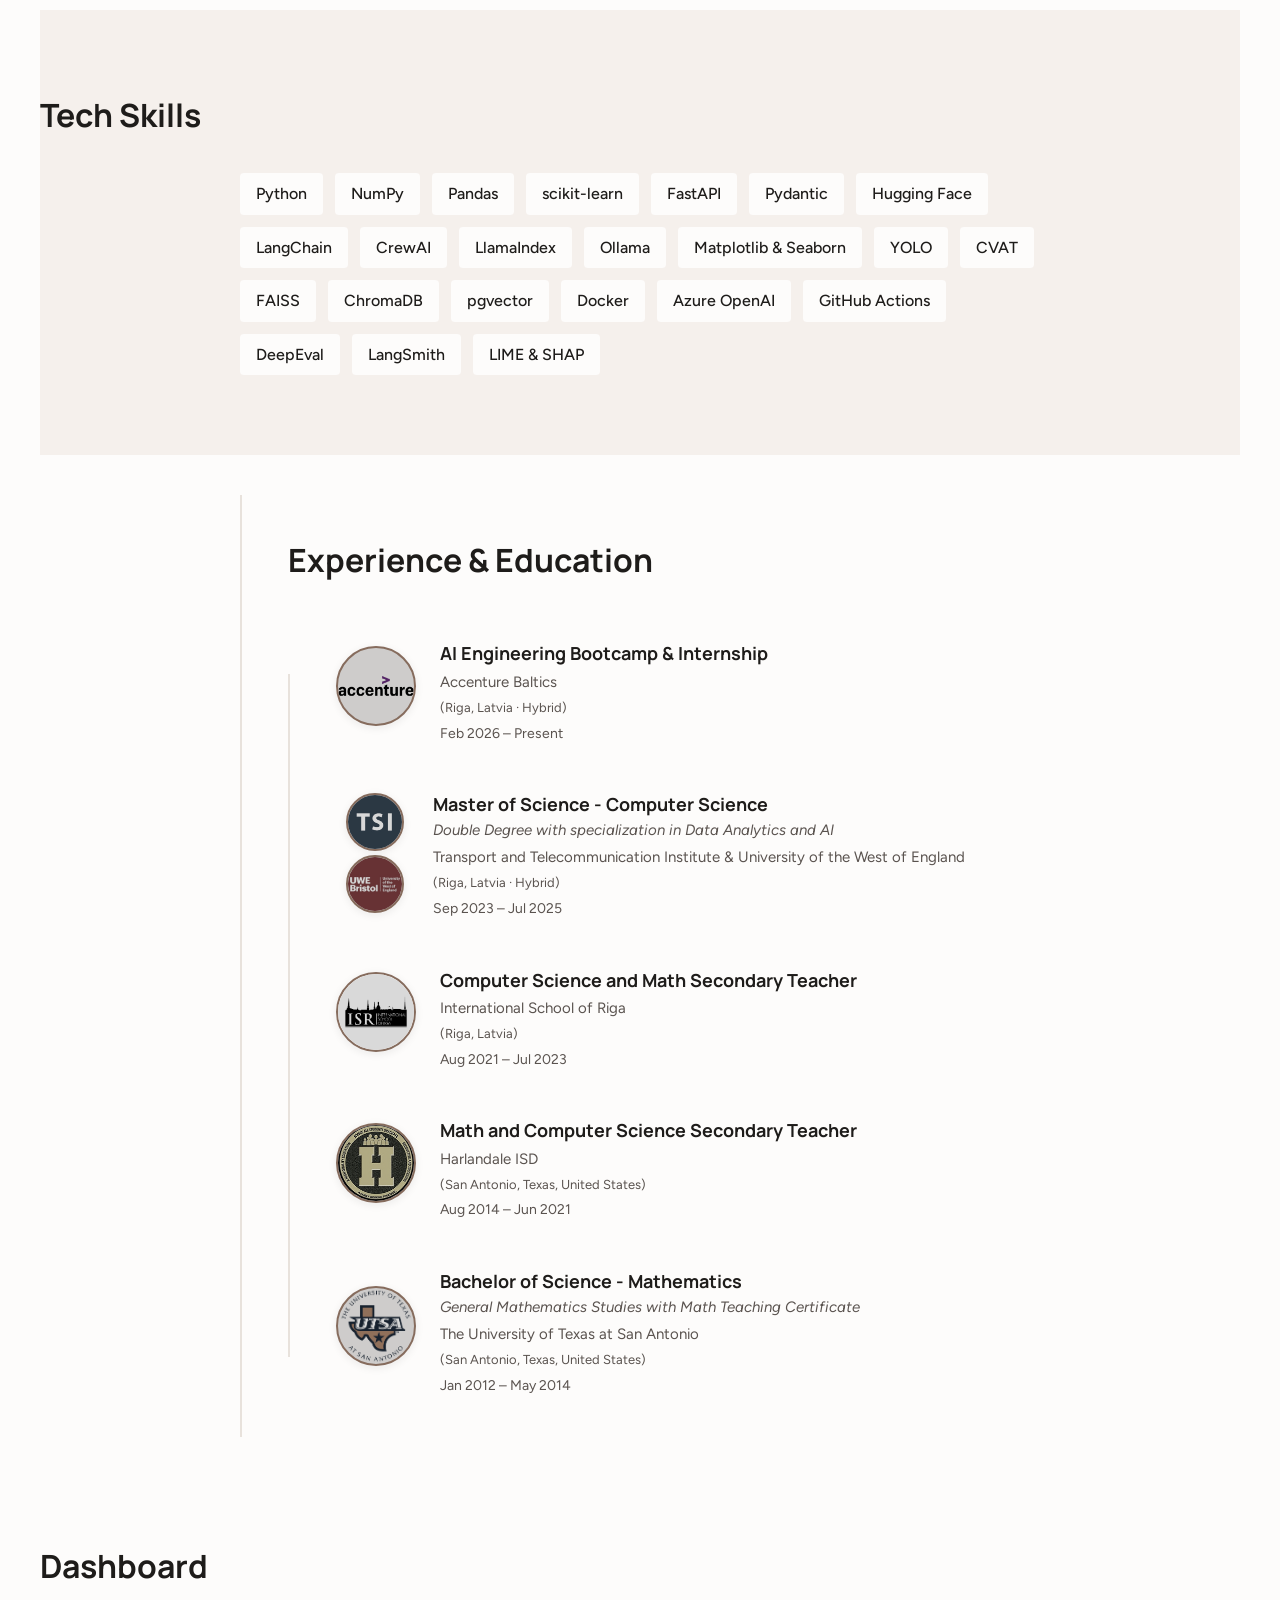
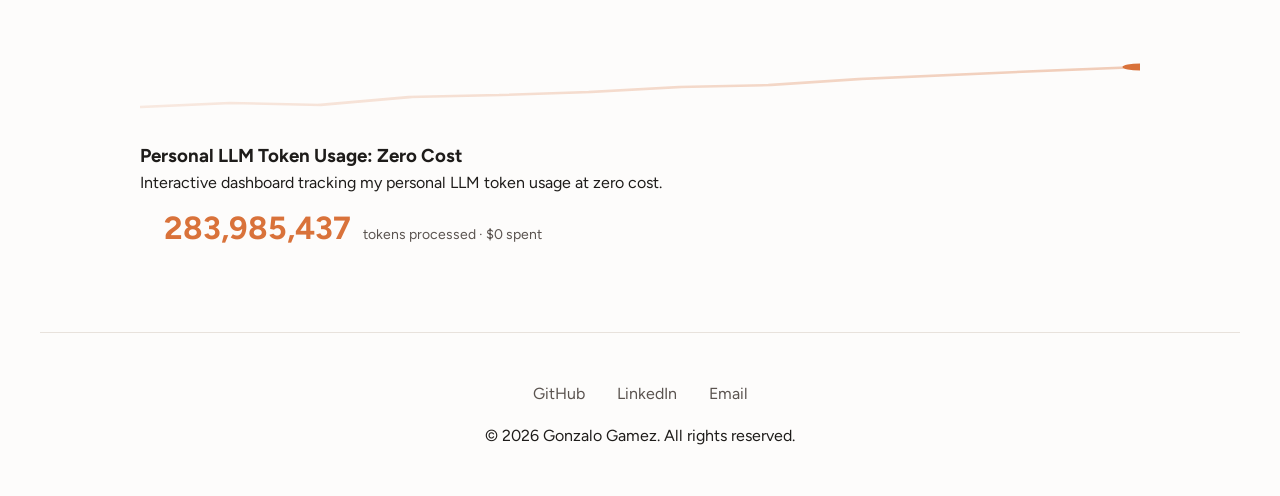
==== commit 18d29aec: "feat: make tech skills clickable links to relevant projects" ====
--- a/index.html
+++ b/index.html
@@ -111,37 +111,37 @@
 <section id="tech-skills" class="tech-stack container">
     <h2>Tech Skills</h2>
             <ul class="tech-list">
-                <li>Python</li>
-
-                <li>NumPy</li>
-                <li>Pandas</li>
-                <li>scikit-learn</li>
-                <li>FastAPI</li>
-                <li>Pydantic</li>
-
-                <li>Hugging Face</li>
-                <li>LangChain</li>
-                <li>CrewAI</li>
-                <li>LlamaIndex</li>
-                <li>Ollama</li>
-
-                <li>Matplotlib &amp; Seaborn</li>
-
-                <li>YOLO</li>
-                <li>CVAT</li>
-
-                <li>FAISS</li>
-                <li>ChromaDB</li>
-                <li>pgvector</li>
-
-                <li>Docker</li>
-                <li>Azure OpenAI</li>
-                <li>GitHub Actions</li>
-
-                <li>DeepEval</li>
-                <li>LangSmith</li>
-
-                <li>LIME &amp; SHAP</li>
+                <li><a href="projects/project1.html" class="tech-list__link">Python</a></li>
+
+                <li><a href="projects/project1.html" class="tech-list__link">NumPy</a></li>
+                <li><a href="projects/project1.html" class="tech-list__link">Pandas</a></li>
+                <li><a href="projects/project1.html" class="tech-list__link">scikit-learn</a></li>
+                <li><a href="projects/project2.html" class="tech-list__link">FastAPI</a></li>
+                <li><a href="projects/project0.html" class="tech-list__link">Pydantic</a></li>
+
+                <li><a href="projects/project1.html" class="tech-list__link">Hugging Face</a></li>
+                <li><a href="projects/project0.html" class="tech-list__link">LangChain</a></li>
+                <li><a href="projects/project0.html" class="tech-list__link">CrewAI</a></li>
+                <li><a href="projects/project0.html" class="tech-list__link">LlamaIndex</a></li>
+                <li><a href="projects/project0.html" class="tech-list__link">Ollama</a></li>
+
+                <li><a href="projects/project1.html" class="tech-list__link">Matplotlib &amp; Seaborn</a></li>
+
+                <li><a href="projects/project3.html" class="tech-list__link">YOLO</a></li>
+                <li><a href="projects/project3.html" class="tech-list__link">CVAT</a></li>
+
+                <li><a href="projects/project0.html" class="tech-list__link">FAISS</a></li>
+                <li><a href="projects/project0.html" class="tech-list__link">ChromaDB</a></li>
+                <li><a href="projects/project0.html" class="tech-list__link">pgvector</a></li>
+
+                <li><a href="projects/project0.html" class="tech-list__link">Docker</a></li>
+                <li><a href="projects/project0.html" class="tech-list__link">Azure OpenAI</a></li>
+                <li><a href="projects/project0.html" class="tech-list__link">GitHub Actions</a></li>
+
+                <li><a href="projects/project0.html" class="tech-list__link">DeepEval</a></li>
+                <li><a href="projects/project0.html" class="tech-list__link">LangSmith</a></li>
+
+                <li><a href="projects/project1.html" class="tech-list__link">LIME &amp; SHAP</a></li>
             </ul>
         </section>
 
--- a/css/styles.css
+++ b/css/styles.css
@@ -380,7 +380,22 @@
     padding: 0.5rem 1rem;
     border-radius: 4px;
     font-weight: 500;
+}
+
+.tech-list__link {
     color: var(--text-primary);
+    text-decoration: none;
+    transition: color 0.2s ease, text-decoration-color 0.2s ease;
+}
+
+.tech-list__link:hover {
+    color: var(--accent);
+    text-decoration: underline;
+    text-decoration-color: var(--accent);
+}
+
+.tech-list__link:visited {
+    color: var(--text-secondary);
 }
 
 /* Dashboard Teaser Section (index.html) */
@@ -773,6 +788,68 @@
     overflow: hidden;
 }
 
+/* Side Project Navigation (prev/next arrows on viewport edges) */
+.project-nav-side {
+    position: fixed;
+    top: 50%;
+    transform: translateY(-50%);
+    z-index: 200;
+}
+
+.project-nav-side--prev {
+    left: 0.75rem;
+}
+
+.project-nav-side--next {
+    right: 0.75rem;
+}
+
+.project-nav-side__link {
+    display: flex;
+    align-items: center;
+    justify-content: center;
+    width: 48px;
+    height: 48px;
+    border-radius: 50%;
+    background-color: var(--bg-primary);
+    border: 1px solid var(--border);
+    text-decoration: none;
+    color: var(--accent-text);
+    font-size: 1.25rem;
+    transition: background-color 0.2s, color 0.2s, transform 0.2s ease-out;
+}
+
+.project-nav-side__link:hover {
+    background-color: var(--bg-secondary);
+    color: var(--accent);
+    transform: scale(1.1);
+}
+
+.project-nav-side__link:focus-visible {
+    outline: 2px solid var(--accent);
+    outline-offset: 3px;
+}
+
+/* Subtle chevron-style arrows using pseudo-elements for cleaner look */
+.project-nav-side__link::before {
+    content: '';
+    display: block;
+    width: 10px;
+    height: 10px;
+    border-top: 2px solid currentColor;
+    border-right: 2px solid currentColor;
+}
+
+.project-nav-side--prev .project-nav-side__link::before {
+    transform: rotate(-135deg);
+    margin-left: 2px;
+}
+
+.project-nav-side--next .project-nav-side__link::before {
+    transform: rotate(45deg);
+    margin-right: 2px;
+}
+
 /* Article section spacing */
 article > h3 {
     font-family: var(--font-heading);
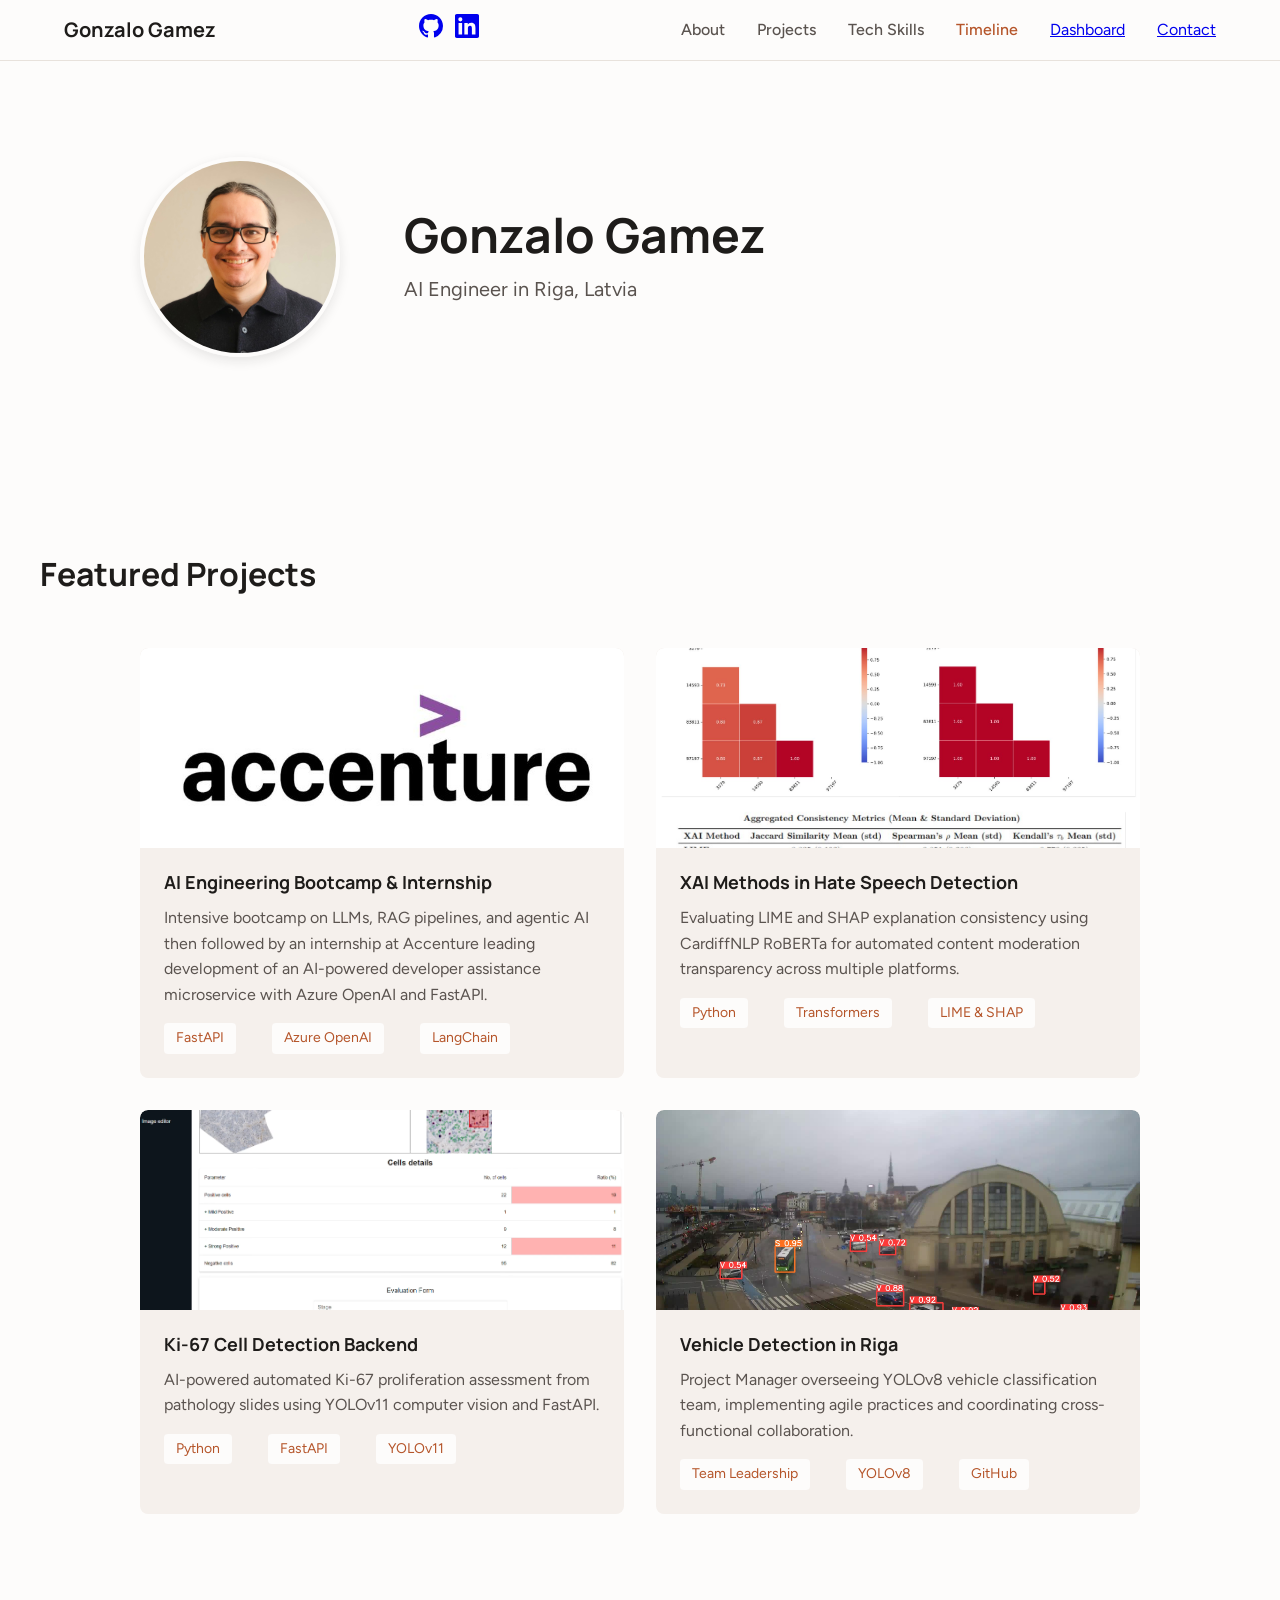
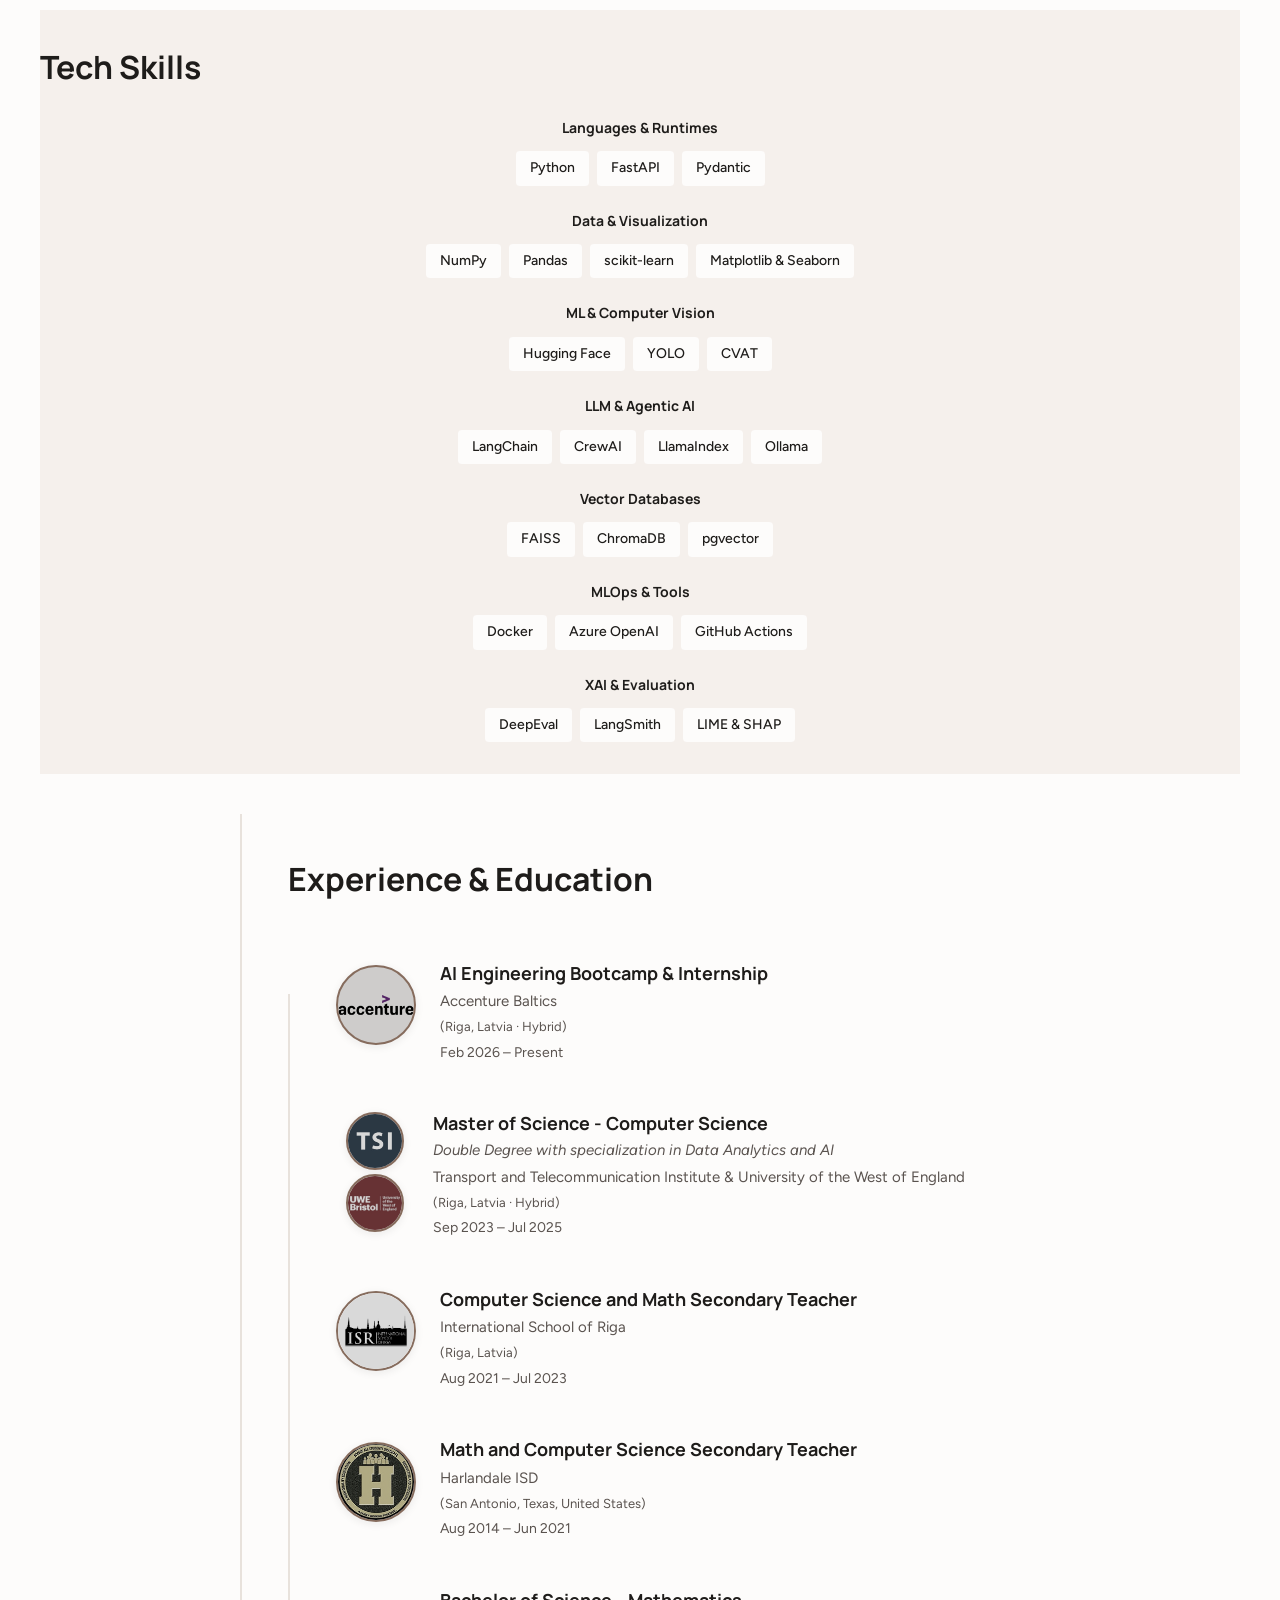
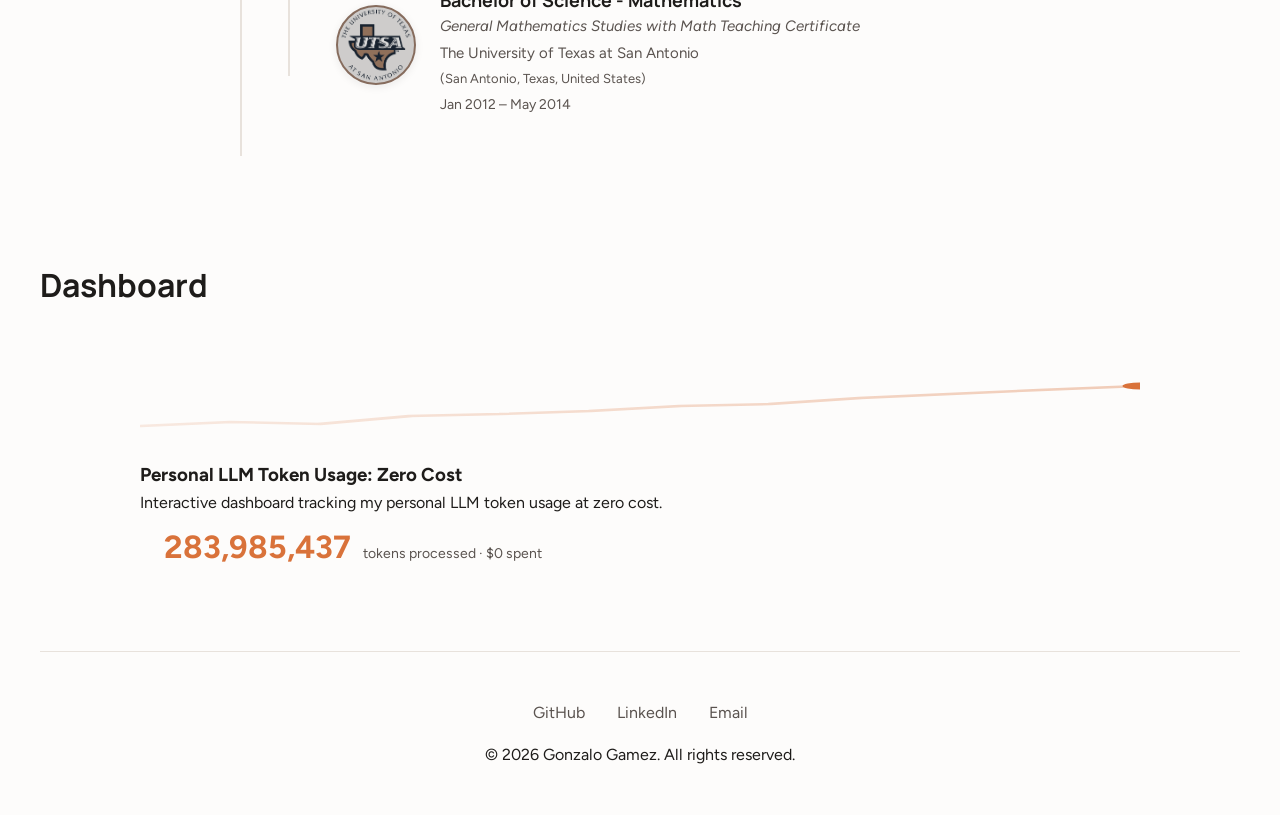
==== commit cabbf527: "feat: tech skills centered and spacing adjusted" ====
--- a/index.html
+++ b/index.html
@@ -110,40 +110,67 @@
 
 <section id="tech-skills" class="tech-stack container">
     <h2>Tech Skills</h2>
-            <ul class="tech-list">
-                <li><a href="projects/project1.html" class="tech-list__link">Python</a></li>
-
-                <li><a href="projects/project1.html" class="tech-list__link">NumPy</a></li>
-                <li><a href="projects/project1.html" class="tech-list__link">Pandas</a></li>
-                <li><a href="projects/project1.html" class="tech-list__link">scikit-learn</a></li>
-                <li><a href="projects/project2.html" class="tech-list__link">FastAPI</a></li>
-                <li><a href="projects/project0.html" class="tech-list__link">Pydantic</a></li>
-
-                <li><a href="projects/project1.html" class="tech-list__link">Hugging Face</a></li>
-                <li><a href="projects/project0.html" class="tech-list__link">LangChain</a></li>
-                <li><a href="projects/project0.html" class="tech-list__link">CrewAI</a></li>
-                <li><a href="projects/project0.html" class="tech-list__link">LlamaIndex</a></li>
-                <li><a href="projects/project0.html" class="tech-list__link">Ollama</a></li>
-
-                <li><a href="projects/project1.html" class="tech-list__link">Matplotlib &amp; Seaborn</a></li>
-
-                <li><a href="projects/project3.html" class="tech-list__link">YOLO</a></li>
-                <li><a href="projects/project3.html" class="tech-list__link">CVAT</a></li>
-
-                <li><a href="projects/project0.html" class="tech-list__link">FAISS</a></li>
-                <li><a href="projects/project0.html" class="tech-list__link">ChromaDB</a></li>
-                <li><a href="projects/project0.html" class="tech-list__link">pgvector</a></li>
-
-                <li><a href="projects/project0.html" class="tech-list__link">Docker</a></li>
-                <li><a href="projects/project0.html" class="tech-list__link">Azure OpenAI</a></li>
-                <li><a href="projects/project0.html" class="tech-list__link">GitHub Actions</a></li>
-
-                <li><a href="projects/project0.html" class="tech-list__link">DeepEval</a></li>
-                <li><a href="projects/project0.html" class="tech-list__link">LangSmith</a></li>
-
-                <li><a href="projects/project1.html" class="tech-list__link">LIME &amp; SHAP</a></li>
-            </ul>
-        </section>
+    <div class="tech-categories">
+        <div class="tech-category">
+            <span class="tech-category__label">Languages &amp; Runtimes</span>
+            <div class="tech-category__items">
+                <a href="projects/project1.html" class="tech-list__link">Python</a>
+                <a href="projects/project2.html" class="tech-list__link">FastAPI</a>
+                <a href="projects/project0.html" class="tech-list__link">Pydantic</a>
+            </div>
+        </div>
+        <div class="tech-category">
+            <span class="tech-category__label">Data &amp; Visualization</span>
+            <div class="tech-category__items">
+                <a href="projects/project1.html" class="tech-list__link">NumPy</a>
+                <a href="projects/project1.html" class="tech-list__link">Pandas</a>
+                <a href="projects/project1.html" class="tech-list__link">scikit-learn</a>
+                <a href="projects/project1.html" class="tech-list__link">Matplotlib &amp; Seaborn</a>
+            </div>
+        </div>
+        <div class="tech-category">
+            <span class="tech-category__label">ML &amp; Computer Vision</span>
+            <div class="tech-category__items">
+                <a href="projects/project1.html" class="tech-list__link">Hugging Face</a>
+                <a href="projects/project3.html" class="tech-list__link">YOLO</a>
+                <a href="projects/project3.html" class="tech-list__link">CVAT</a>
+            </div>
+        </div>
+        <div class="tech-category">
+            <span class="tech-category__label">LLM &amp; Agentic AI</span>
+            <div class="tech-category__items">
+                <a href="projects/project0.html" class="tech-list__link">LangChain</a>
+                <a href="projects/project0.html" class="tech-list__link">CrewAI</a>
+                <a href="projects/project0.html" class="tech-list__link">LlamaIndex</a>
+                <a href="projects/project0.html" class="tech-list__link">Ollama</a>
+            </div>
+        </div>
+        <div class="tech-category">
+            <span class="tech-category__label">Vector Databases</span>
+            <div class="tech-category__items">
+                <a href="projects/project0.html" class="tech-list__link">FAISS</a>
+                <a href="projects/project0.html" class="tech-list__link">ChromaDB</a>
+                <a href="projects/project0.html" class="tech-list__link">pgvector</a>
+            </div>
+        </div>
+        <div class="tech-category">
+            <span class="tech-category__label">MLOps &amp; Tools</span>
+            <div class="tech-category__items">
+                <a href="projects/project0.html" class="tech-list__link">Docker</a>
+                <a href="projects/project0.html" class="tech-list__link">Azure OpenAI</a>
+                <a href="projects/project0.html" class="tech-list__link">GitHub Actions</a>
+            </div>
+        </div>
+        <div class="tech-category">
+            <span class="tech-category__label">XAI &amp; Evaluation</span>
+            <div class="tech-category__items">
+                <a href="projects/project0.html" class="tech-list__link">DeepEval</a>
+                <a href="projects/project0.html" class="tech-list__link">LangSmith</a>
+                <a href="projects/project1.html" class="tech-list__link">LIME &amp; SHAP</a>
+            </div>
+        </div>
+    </div>
+</section>
 
     <section id="timeline" class="timeline-section timeline container">
         <h2>Experience &amp; Education</h2>
--- a/css/styles.css
+++ b/css/styles.css
@@ -355,47 +355,67 @@
 
 /* Tech Stack Section */
 .tech-stack {
-    padding: 5rem 0;
+    padding: 2rem 0;
     background-color: var(--bg-secondary);
 }
 
 .tech-stack h2 {
     font-family: var(--font-heading);
     text-align: left;
-    margin-bottom: 2rem;
+    margin-bottom: 1.5rem;
     font-size: clamp(1.5rem, 4vw, 2rem);
 }
 
-.tech-list {
+/* Category rows */
+.tech-categories {
+    display: flex;
+    flex-direction: column;
+    align-items: center;
+    gap: 1.5rem;
+}
+
+.tech-category {
+    display: flex;
+    flex-direction: column;
+    align-items: center;
+    gap: 0.75rem;
+}
+
+.tech-category__label {
+    font-family: var(--font-heading);
+    font-size: 0.875rem;
+    font-weight: 700;
+    color: var(--text-primary);
+    white-space: nowrap;
+}
+
+.tech-category__items {
     display: flex;
     flex-wrap: wrap;
-    gap: 0.75rem;
-    list-style: none;
-    max-width: 800px;
-    margin: 0 auto;
-}
-
-.tech-list li {
+    gap: 0.5rem;
+    justify-content: center;
+    width: 100%;
+}
+
+.tech-list__link {
+    display: inline-block;
     background-color: var(--bg-primary);
-    padding: 0.5rem 1rem;
+    padding: 0.375rem 0.875rem;
     border-radius: 4px;
     font-weight: 500;
-}
-
-.tech-list__link {
+    font-size: 0.875rem;
     color: var(--text-primary);
     text-decoration: none;
-    transition: color 0.2s ease, text-decoration-color 0.2s ease;
+    transition: color 0.2s cubic-bezier(0.25, 1, 0.5, 1), background-color 0.2s cubic-bezier(0.25, 1, 0.5, 1);
 }
 
 .tech-list__link:hover {
     color: var(--accent);
-    text-decoration: underline;
-    text-decoration-color: var(--accent);
-}
-
-.tech-list__link:visited {
-    color: var(--text-secondary);
+}
+
+.tech-list__link:focus-visible {
+    outline: 2px solid var(--accent);
+    outline-offset: 2px;
 }
 
 /* Dashboard Teaser Section (index.html) */
